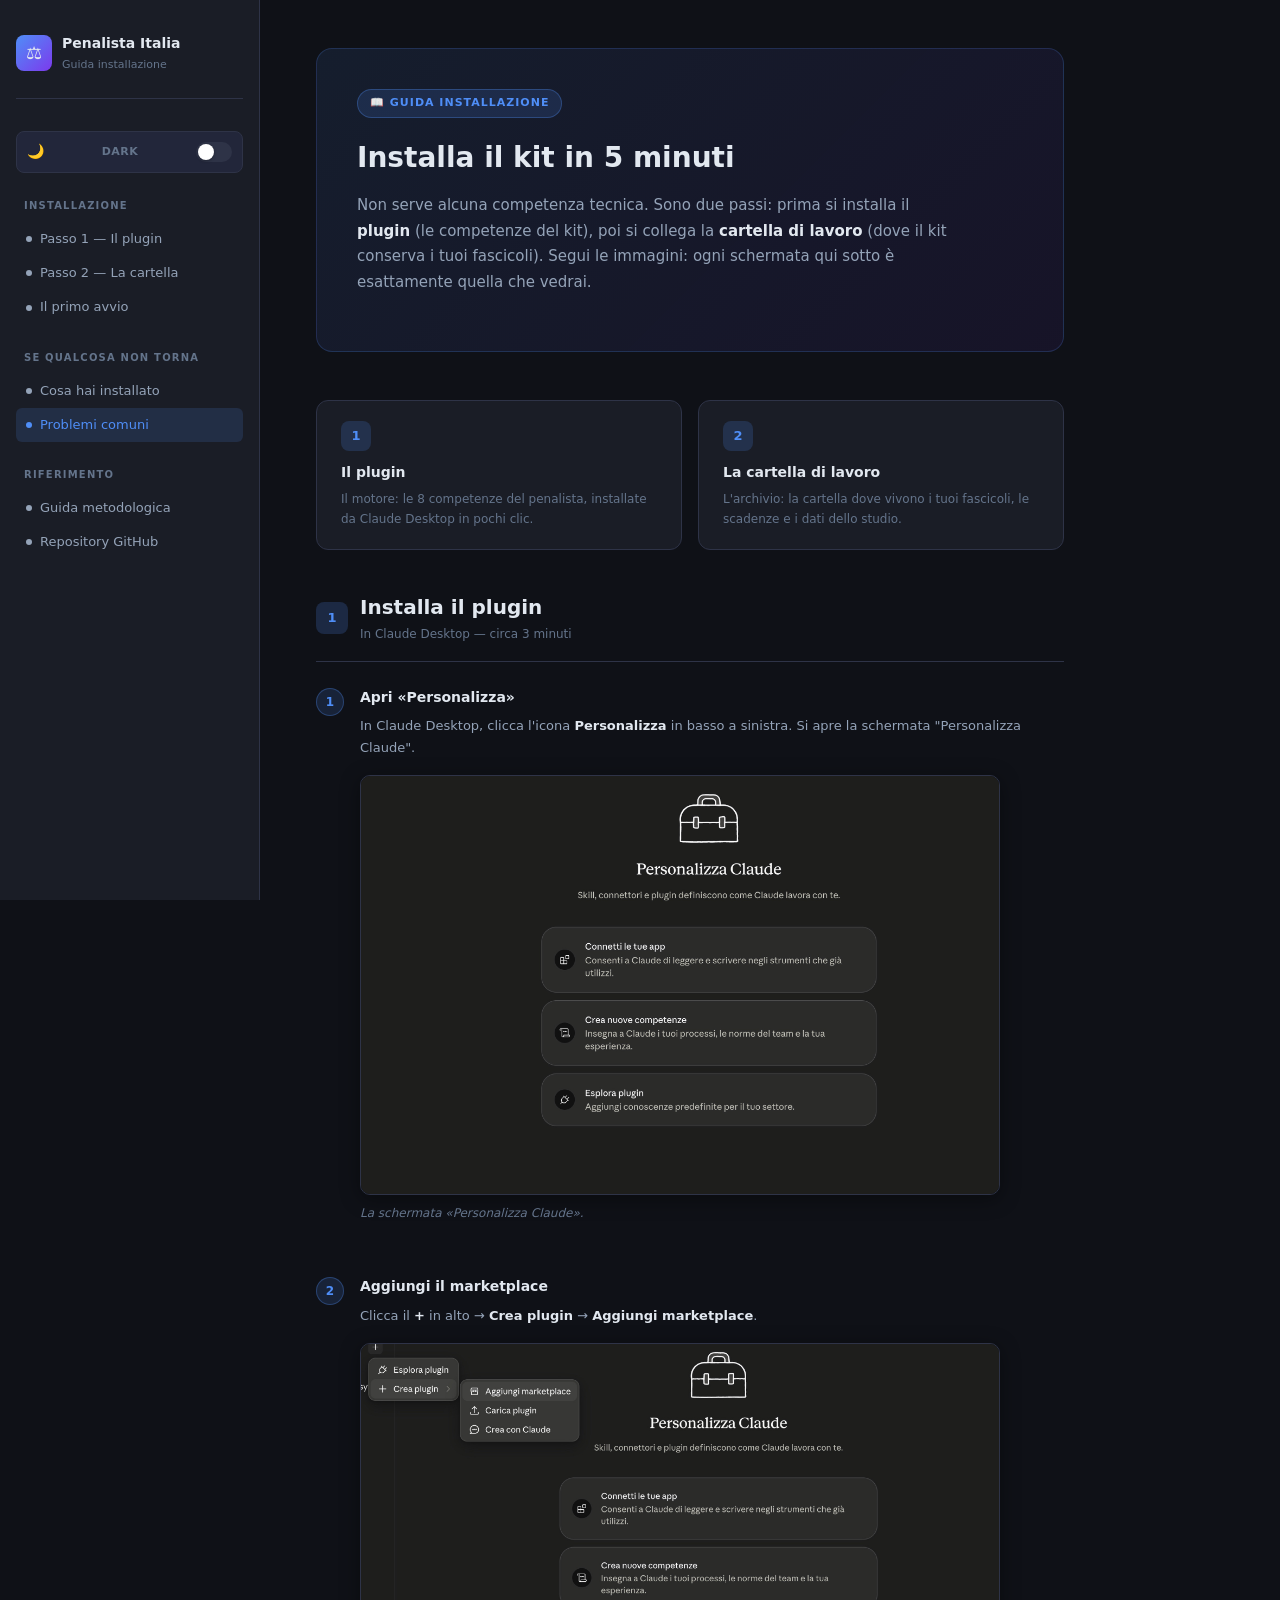
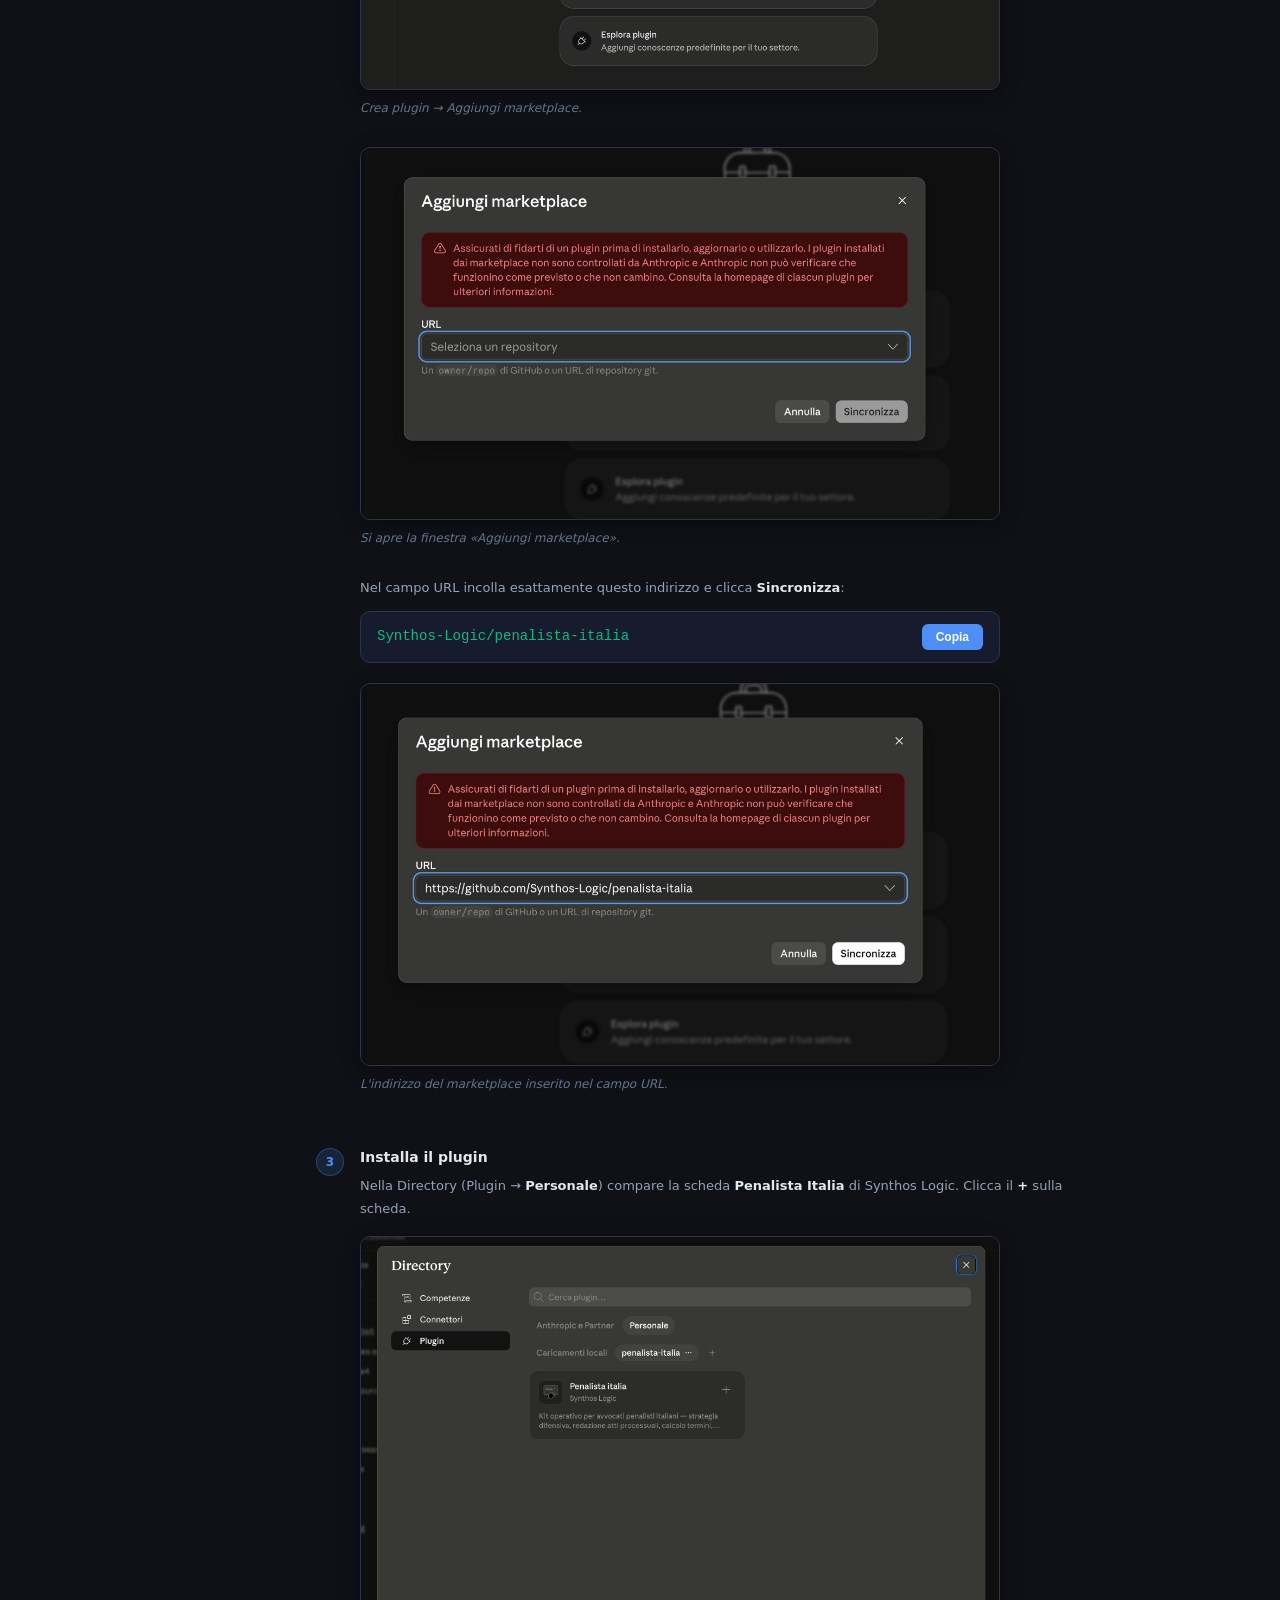
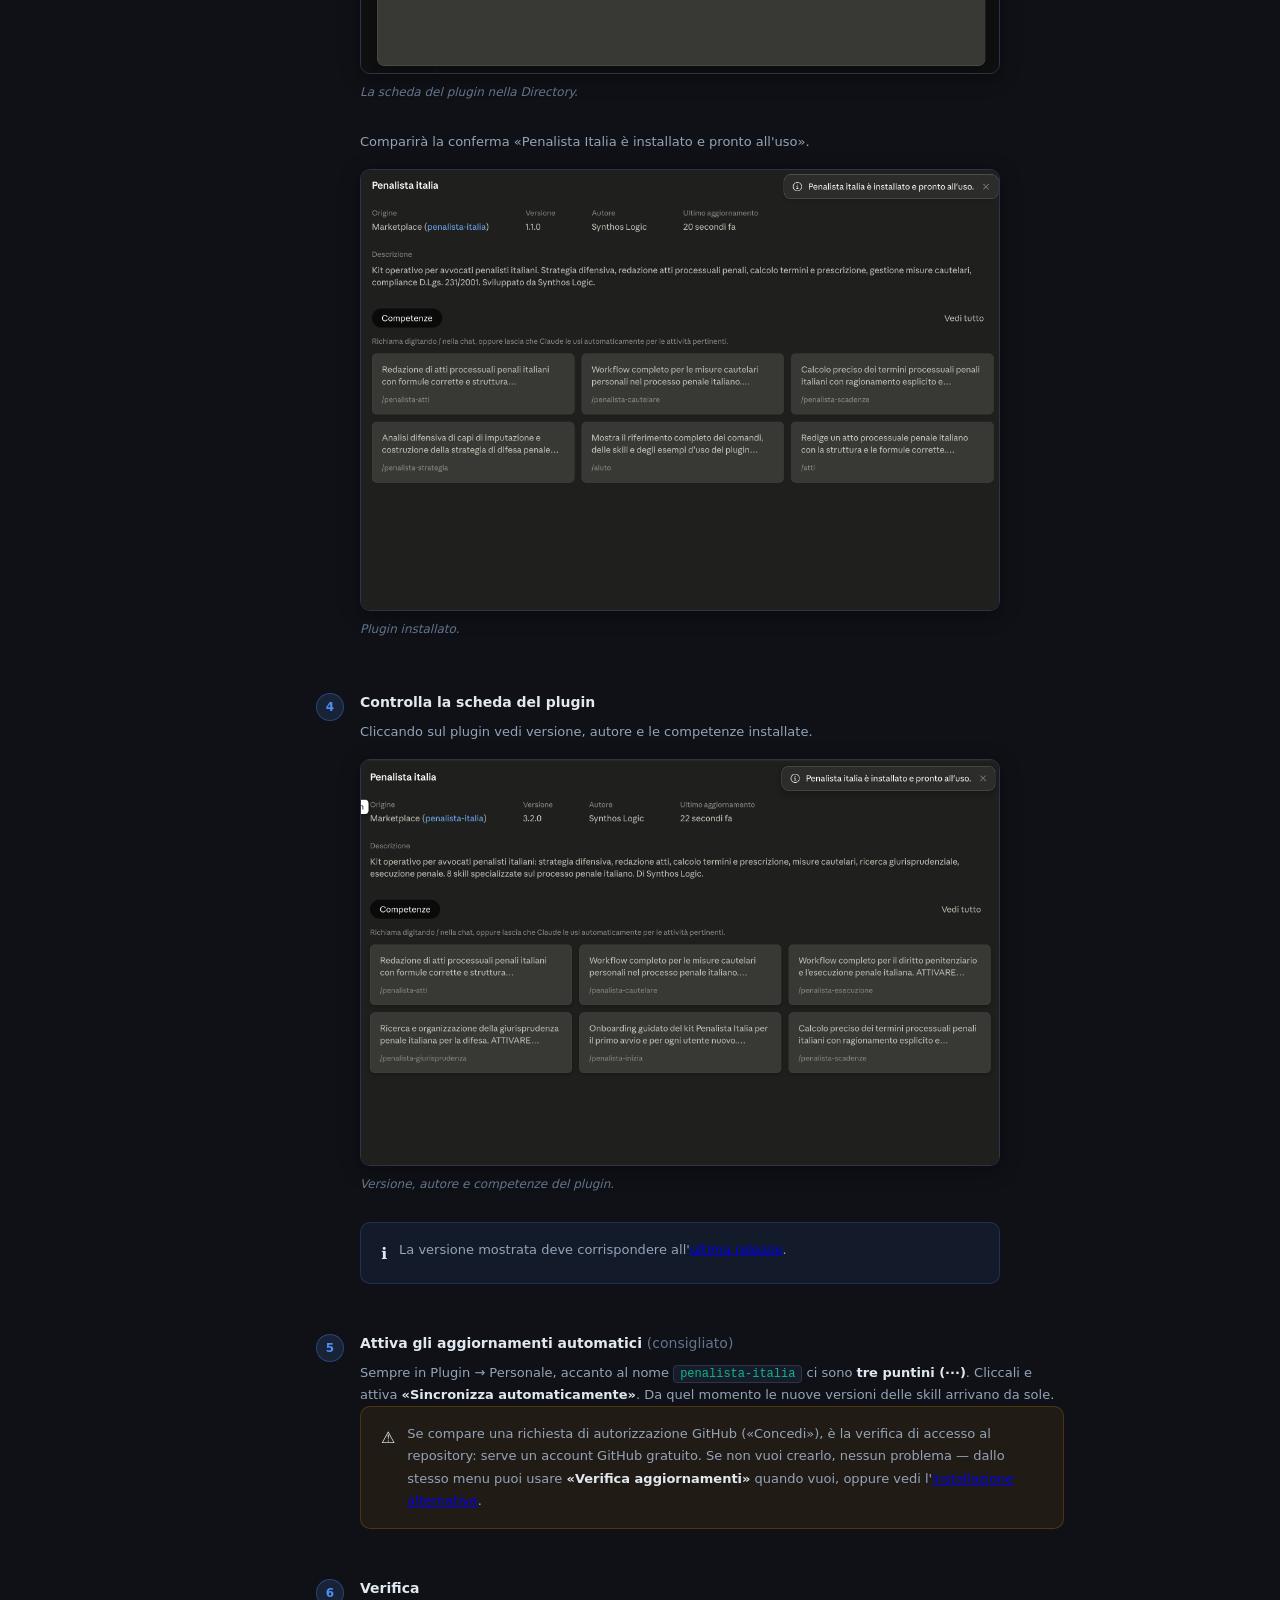
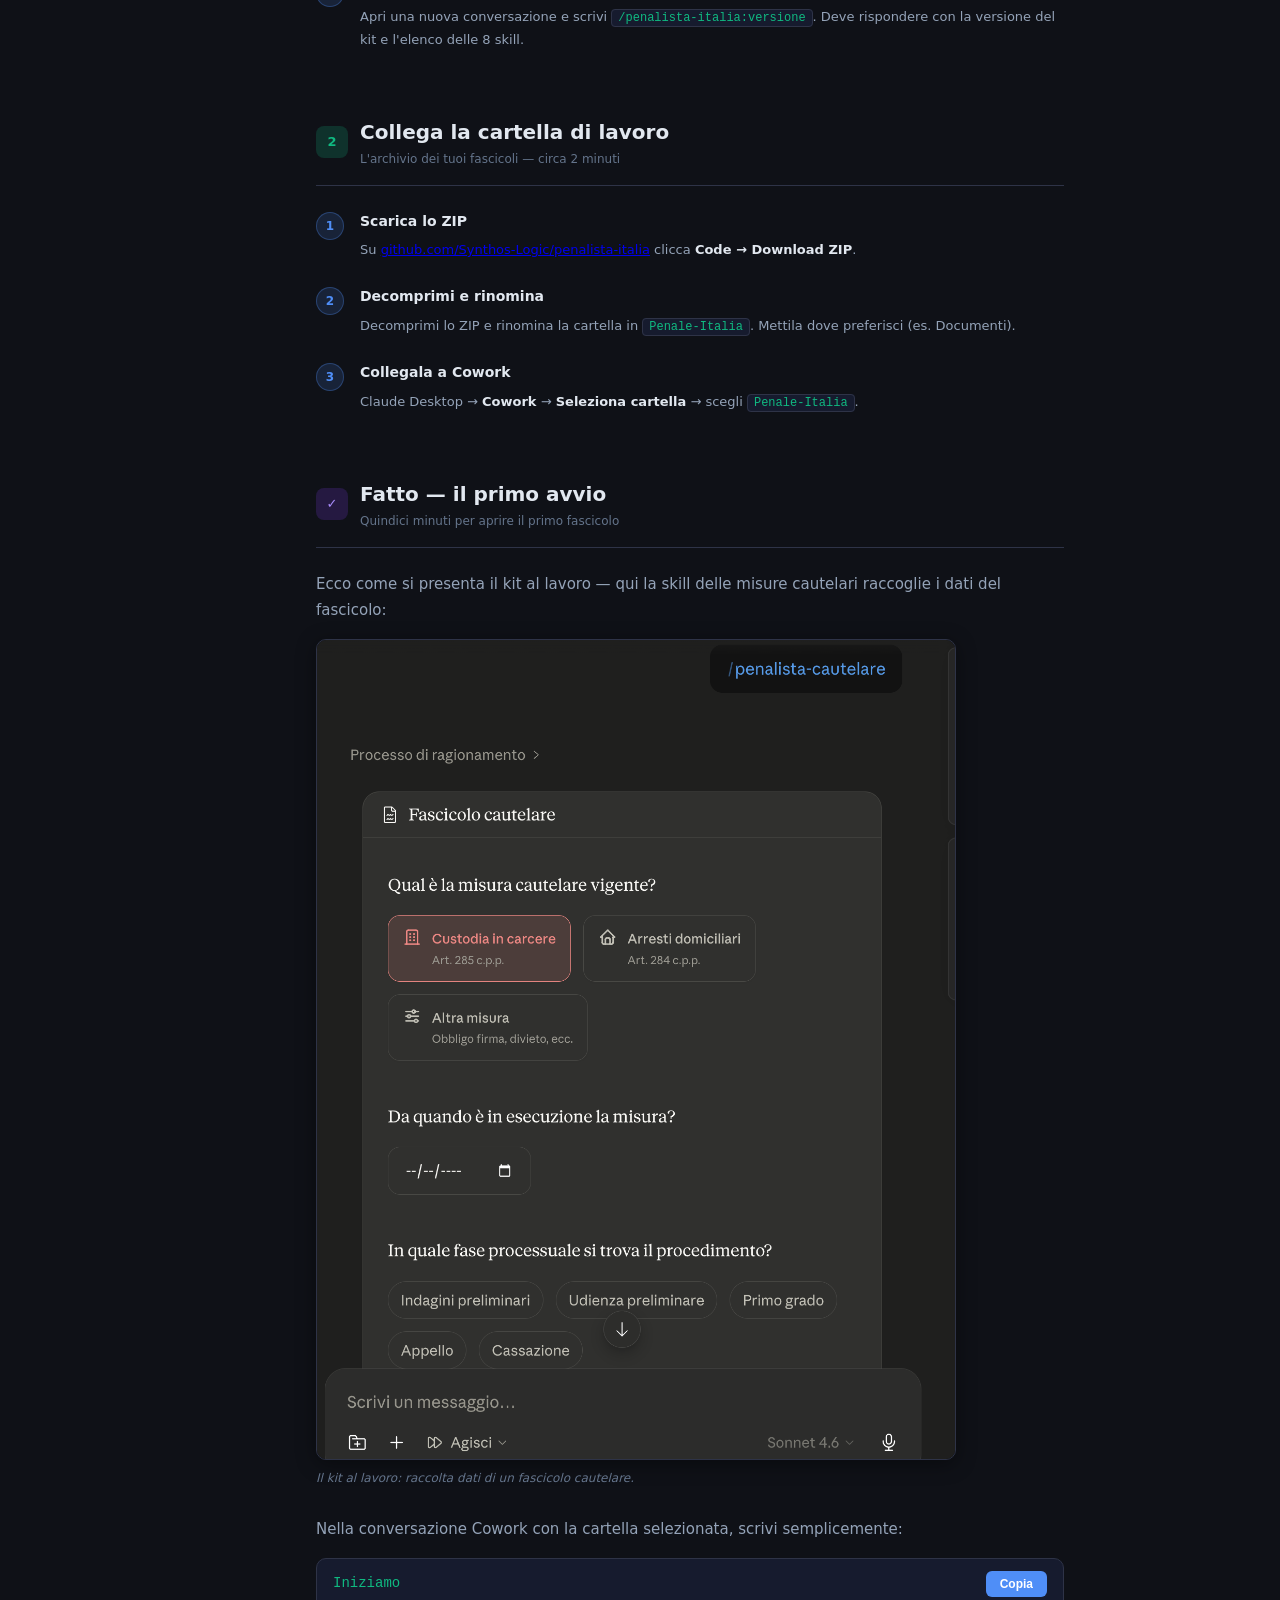
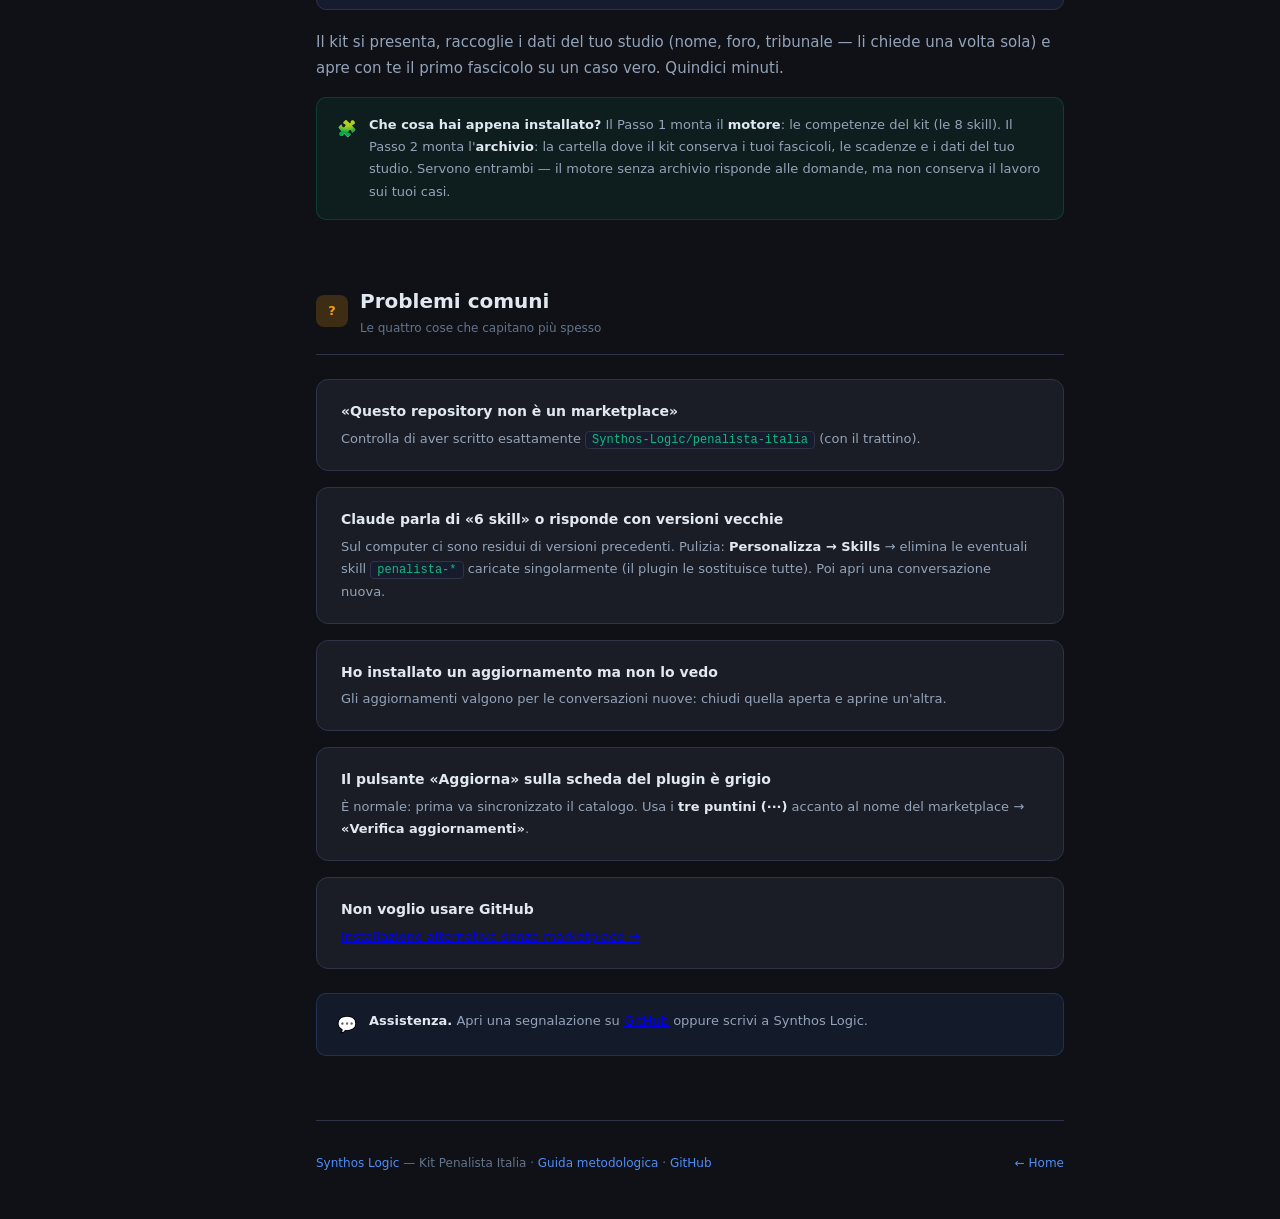
==== docs/INSTALLAZIONE.html @ 2f1053f0 "feat(docs): guida installazione come pagina HTML stilizzata Il bottone Installa apriva il file INSTA" ====
<!DOCTYPE html>
<html lang="it">
<head>
<meta charset="UTF-8">
<meta name="viewport" content="width=device-width, initial-scale=1.0">
<title>Installazione — Penalista Italia</title>
<style>
  /* ── DARK MODE (default) ── */
  :root {
    --bg: #0f1117;
    --bg2: #1a1d26;
    --bg3: #22263a;
    --border: #2e3347;
    --accent: #4f8ef7;
    --accent2: #7c3aed;
    --text: #e2e8f0;
    --text2: #94a3b8;
    --text3: #64748b;
    --green: #10b981;
    --orange: #f59e0b;
    --red: #ef4444;
    --code-bg: #161b2e;
    --shadow: rgba(0,0,0,0.4);
    --toggle-bg: #22263a;
  }

  /* ── LIGHT MODE ── */
  html[data-theme="light"] {
    --bg: #f7f8fa;
    --bg2: #ffffff;
    --bg3: #f0f2f5;
    --border: #dde1ea;
    --accent: #1d5fc0;
    --accent2: #6d28d9;
    --text: #111827;
    --text2: #374151;
    --text3: #9ca3af;
    --green: #047857;
    --orange: #b45309;
    --red: #b91c1c;
    --code-bg: #f0f2f5;
    --shadow: rgba(0,0,0,0.1);
    --toggle-bg: #e5e7eb;
  }

  * { box-sizing: border-box; margin: 0; padding: 0; }
  html { scroll-behavior: smooth; }
  body {
    background: var(--bg);
    color: var(--text);
    font-family: -apple-system, BlinkMacSystemFont, 'Segoe UI', system-ui, sans-serif;
    font-size: 15px;
    line-height: 1.7;
  }

  /* Layout */
  .layout { display: flex; min-height: 100vh; }

  /* Sidebar */
  .sidebar {
    width: 260px;
    background: var(--bg2);
    border-right: 1px solid var(--border);
    padding: 2rem 1rem;
    position: sticky;
    top: 0;
    height: 100vh;
    overflow-y: auto;
    flex-shrink: 0;
  }
  .sidebar-logo {
    display: flex; align-items: center; gap: 10px;
    margin-bottom: 2rem; padding-bottom: 1.5rem;
    border-bottom: 1px solid var(--border);
  }
  .sidebar-logo .icon {
    width: 36px; height: 36px;
    background: linear-gradient(135deg, var(--accent), var(--accent2));
    border-radius: 8px;
    display: flex; align-items: center; justify-content: center;
    font-size: 18px;
  }
  .sidebar-logo .name { font-weight: 700; font-size: 14px; color: var(--text); }
  .sidebar-logo .version { font-size: 11px; color: var(--text3); }

  /* Theme toggle */
  .theme-toggle {
    display: flex; align-items: center; justify-content: space-between;
    padding: 8px 10px; border-radius: 8px; margin-bottom: 1.5rem;
    background: var(--toggle-bg); border: 1px solid var(--border);
    cursor: pointer; user-select: none; transition: background 0.2s;
  }
  .theme-toggle:hover { border-color: var(--accent); }
  .theme-toggle-label { font-size: 11px; color: var(--text3); font-weight: 600; text-transform: uppercase; letter-spacing: 0.5px; }
  .theme-toggle-switch {
    width: 36px; height: 20px; border-radius: 10px; position: relative;
    background: var(--border); transition: background 0.2s;
  }
  html[data-theme="light"] .theme-toggle-switch { background: var(--accent); }
  .theme-toggle-switch::after {
    content: ''; position: absolute; top: 2px; left: 2px;
    width: 16px; height: 16px; border-radius: 50%;
    background: #fff; transition: transform 0.2s;
    box-shadow: 0 1px 3px rgba(0,0,0,0.3);
  }
  html[data-theme="light"] .theme-toggle-switch::after { transform: translateX(16px); }
  .theme-icon { font-size: 14px; }

  .nav-section { margin-bottom: 1.5rem; }
  .nav-label {
    font-size: 10px; font-weight: 700; text-transform: uppercase;
    letter-spacing: 1.2px; color: var(--text3);
    margin-bottom: 0.5rem; padding-left: 0.5rem;
  }
  .nav-item {
    display: flex; align-items: center; gap: 8px;
    padding: 6px 10px; border-radius: 6px;
    color: var(--text2); text-decoration: none;
    font-size: 13px; transition: all 0.15s;
    cursor: pointer;
  }
  .nav-item:hover { background: var(--bg3); color: var(--text); }
  .nav-item.active { background: rgba(79, 142, 247, 0.15); color: var(--accent); }
  .nav-item .dot {
    width: 6px; height: 6px; border-radius: 50%;
    background: currentColor; flex-shrink: 0;
  }

  /* Main content */
  .main { flex: 1; max-width: 860px; padding: 3rem 3.5rem; }

  /* Hero */
  .hero {
    background: linear-gradient(135deg, rgba(79,142,247,0.1), rgba(124,58,237,0.08));
    border: 1px solid rgba(79,142,247,0.2);
    border-radius: 16px;
    padding: 2.5rem;
    margin-bottom: 3rem;
  }
  .hero-badge {
    display: inline-flex; align-items: center; gap: 6px;
    background: rgba(79,142,247,0.15); border: 1px solid rgba(79,142,247,0.3);
    color: var(--accent); padding: 4px 12px; border-radius: 20px;
    font-size: 11px; font-weight: 600; text-transform: uppercase; letter-spacing: 1px;
    margin-bottom: 1rem;
  }
  .hero h1 { font-size: 28px; font-weight: 800; margin-bottom: 0.75rem; }
  .hero p { color: var(--text2); font-size: 15px; max-width: 600px; }

  /* Sections */
  section { margin-bottom: 4rem; }
  .section-header {
    display: flex; align-items: center; gap: 12px;
    margin-bottom: 1.5rem; padding-bottom: 1rem;
    border-bottom: 1px solid var(--border);
  }
  .section-num {
    width: 32px; height: 32px; border-radius: 8px; flex-shrink: 0;
    display: flex; align-items: center; justify-content: center;
    font-size: 13px; font-weight: 700;
  }
  .section-num.blue { background: rgba(79,142,247,0.2); color: var(--accent); }
  .section-num.purple { background: rgba(124,58,237,0.2); color: #a78bfa; }
  .section-num.green { background: rgba(16,185,129,0.2); color: var(--green); }
  .section-num.orange { background: rgba(245,158,11,0.2); color: var(--orange); }
  .section-num.red { background: rgba(239,68,68,0.2); color: var(--red); }
  .section-title { font-size: 20px; font-weight: 700; }
  .section-sub { font-size: 12px; color: var(--text3); }

  h2 { font-size: 20px; font-weight: 700; margin: 2.5rem 0 1rem; }
  h3 { font-size: 15px; font-weight: 700; color: var(--text); margin: 1.5rem 0 0.5rem; }
  p { color: var(--text2); margin-bottom: 1rem; }
  strong { color: var(--text); font-weight: 600; }

  /* Cards */
  .card {
    background: var(--bg2);
    border: 1px solid var(--border);
    border-radius: 12px;
    padding: 1.25rem 1.5rem;
    margin-bottom: 1rem;
  }
  .card-grid { display: grid; grid-template-columns: 1fr 1fr; gap: 1rem; margin-bottom: 1.5rem; }
  .card-icon { font-size: 22px; margin-bottom: 0.75rem; }
  .card-title { font-size: 14px; font-weight: 700; margin-bottom: 0.25rem; }
  .card-desc { font-size: 12px; color: var(--text3); }

  /* Folder tree */
  .folder-tree {
    background: var(--code-bg);
    border: 1px solid var(--border);
    border-radius: 10px;
    padding: 1.5rem;
    font-family: 'Monaco', 'Menlo', 'Courier New', monospace;
    font-size: 13px;
    line-height: 1.8;
    margin-bottom: 1.5rem;
    overflow-x: auto;
  }
  .folder-tree .folder { color: #93c5fd; }
  .folder-tree .file { color: var(--text2); }
  .folder-tree .comment { color: var(--text3); font-style: italic; }
  .folder-tree .highlight { color: var(--green); }

  /* Steps */
  .steps { counter-reset: step; }
  .step {
    display: flex; gap: 1rem; margin-bottom: 1.5rem;
    counter-increment: step;
  }
  .step-num {
    width: 28px; height: 28px; border-radius: 50%; flex-shrink: 0;
    background: rgba(79,142,247,0.15); border: 1px solid rgba(79,142,247,0.3);
    color: var(--accent); font-size: 12px; font-weight: 700;
    display: flex; align-items: center; justify-content: center;
    margin-top: 2px;
  }
  .step-content h4 { font-size: 14px; font-weight: 700; margin-bottom: 0.35rem; }
  .step-content p { font-size: 13px; color: var(--text2); margin: 0; }

  /* Source cards */
  .source-card {
    background: var(--bg2);
    border: 1px solid var(--border);
    border-radius: 12px;
    padding: 1.25rem 1.5rem;
    margin-bottom: 0.75rem;
    display: flex; align-items: flex-start; gap: 1rem;
  }
  .source-badge {
    padding: 3px 10px; border-radius: 20px;
    font-size: 10px; font-weight: 700; text-transform: uppercase;
    letter-spacing: 0.5px; white-space: nowrap; flex-shrink: 0;
  }
  .source-badge.free { background: rgba(16,185,129,0.15); color: var(--green); border: 1px solid rgba(16,185,129,0.3); }
  .source-badge.official { background: rgba(79,142,247,0.15); color: var(--accent); border: 1px solid rgba(79,142,247,0.3); }
  .source-badge.commercial { background: rgba(245,158,11,0.15); color: var(--orange); border: 1px solid rgba(245,158,11,0.3); }
  .source-info { flex: 1; }
  .source-name { font-size: 14px; font-weight: 700; margin-bottom: 0.25rem; }
  .source-desc { font-size: 12px; color: var(--text3); margin-bottom: 0.5rem; }
  .source-url { font-size: 11px; color: var(--accent); text-decoration: none; }
  .source-url:hover { text-decoration: underline; }
  .source-files { margin-top: 0.5rem; display: flex; flex-wrap: wrap; gap: 0.4rem; }
  .source-file-tag {
    background: var(--bg3); border: 1px solid var(--border);
    color: var(--text2); font-size: 10px; padding: 2px 8px; border-radius: 4px;
    font-family: monospace;
  }

  /* Wiki link badge */
  .wikilink {
    display: inline-flex; align-items: center; gap: 4px;
    background: var(--bg3); border: 1px solid var(--border);
    color: var(--accent); font-size: 12px; padding: 2px 10px; border-radius: 4px;
    font-family: monospace; text-decoration: none;
  }

  /* Mini-project card */
  .mini-project {
    background: var(--bg2);
    border: 1px solid var(--border);
    border-radius: 12px;
    padding: 1.5rem;
    margin-bottom: 1rem;
  }
  .mini-project-header {
    display: flex; align-items: center; gap: 10px;
    margin-bottom: 1rem; padding-bottom: 1rem;
    border-bottom: 1px solid var(--border);
  }
  .mini-project-icon { font-size: 20px; }
  .mini-project-name { font-size: 15px; font-weight: 700; }
  .mini-project-desc { font-size: 12px; color: var(--text3); }
  .mini-project-commands { display: flex; flex-wrap: wrap; gap: 0.4rem; }
  .cmd {
    background: var(--code-bg); border: 1px solid var(--border);
    color: var(--green); font-family: monospace; font-size: 12px;
    padding: 3px 10px; border-radius: 5px;
  }

  /* Alert */
  .alert {
    border-radius: 10px; padding: 1rem 1.25rem;
    margin-bottom: 1.5rem; display: flex; gap: 0.75rem; align-items: flex-start;
  }
  .alert.blue { background: rgba(79,142,247,0.08); border: 1px solid rgba(79,142,247,0.2); }
  .alert.orange { background: rgba(245,158,11,0.08); border: 1px solid rgba(245,158,11,0.2); }
  .alert.green { background: rgba(16,185,129,0.08); border: 1px solid rgba(16,185,129,0.2); }
  .alert-icon { font-size: 16px; flex-shrink: 0; margin-top: 1px; }
  .alert p { margin: 0; font-size: 13px; color: var(--text2); }
  .alert strong { color: var(--text); }

  /* Code inline */
  code {
    background: var(--code-bg); border: 1px solid var(--border);
    color: var(--green); font-family: monospace; font-size: 12px;
    padding: 1px 6px; border-radius: 4px;
  }

  /* Table */
  table { width: 100%; border-collapse: collapse; margin-bottom: 1.5rem; font-size: 13px; }
  th { text-align: left; padding: 10px 14px; background: var(--bg3); color: var(--text2); font-size: 11px; text-transform: uppercase; letter-spacing: 0.5px; border-bottom: 1px solid var(--border); }
  td { padding: 10px 14px; border-bottom: 1px solid var(--border); color: var(--text2); }
  tr:last-child td { border-bottom: none; }
  td:first-child { color: var(--text); font-weight: 500; }

  /* Divider */
  hr { border: none; border-top: 1px solid var(--border); margin: 2rem 0; }

  /* Footer */
  .footer {
    margin-top: 4rem; padding-top: 2rem;
    border-top: 1px solid var(--border);
    color: var(--text3); font-size: 12px;
    display: flex; align-items: center; justify-content: space-between;
  }
  .footer a { color: var(--accent); text-decoration: none; }

  /* ── Workflow tabs ── */
  .wf-tabs { display: flex; gap: 0.5rem; margin-bottom: 1.5rem; }
  .wf-tab {
    padding: 8px 18px; border-radius: 8px; font-size: 13px; font-weight: 600;
    cursor: pointer; border: 1px solid var(--border); background: var(--bg2);
    color: var(--text2); transition: all 0.15s;
  }
  .wf-tab.active { background: var(--accent); color: #fff; border-color: var(--accent); }
  .wf-tab:hover:not(.active) { border-color: var(--accent); color: var(--text); }
  .wf-panel { display: none; }
  .wf-panel.active { display: block; }

  /* ── Mermaid wrapper ── */
  .mermaid-wrap {
    background: var(--bg2); border: 1px solid var(--border);
    border-radius: 12px; padding: 1.5rem; overflow-x: auto;
    text-align: center; margin-bottom: 1rem;
  }
  .mermaid { display: inline-block; }

  /* ── Visual Timeline ── */
  .timeline { position: relative; padding: 0.5rem 0; }
  .timeline::before {
    content: ''; position: absolute; left: 28px; top: 0; bottom: 0;
    width: 2px; background: linear-gradient(to bottom, var(--accent), var(--accent2));
    border-radius: 2px;
  }
  .tl-item { display: flex; gap: 1rem; margin-bottom: 1.25rem; align-items: flex-start; }
  .tl-dot {
    width: 58px; height: 58px; border-radius: 12px; flex-shrink: 0;
    display: flex; flex-direction: column; align-items: center; justify-content: center;
    font-size: 18px; border: 2px solid var(--border); background: var(--bg2);
    position: relative; z-index: 1;
  }
  .tl-dot .tl-day { font-size: 9px; font-weight: 700; text-transform: uppercase; letter-spacing: 0.5px; margin-top: 2px; }
  .tl-dot.blue { border-color: var(--accent); background: rgba(79,142,247,0.12); }
  .tl-dot.blue .tl-day { color: var(--accent); }
  .tl-dot.green { border-color: var(--green); background: rgba(16,185,129,0.12); }
  .tl-dot.green .tl-day { color: var(--green); }
  .tl-dot.orange { border-color: var(--orange); background: rgba(245,158,11,0.12); }
  .tl-dot.orange .tl-day { color: var(--orange); }
  .tl-dot.purple { border-color: #a78bfa; background: rgba(167,139,250,0.12); }
  .tl-dot.purple .tl-day { color: #a78bfa; }
  .tl-dot.red { border-color: var(--red); background: rgba(239,68,68,0.12); }
  .tl-dot.red .tl-day { color: var(--red); }

  .tl-card {
    flex: 1; background: var(--bg2); border: 1px solid var(--border);
    border-radius: 10px; padding: 0.9rem 1.1rem; margin-top: 4px;
  }
  .tl-header { display: flex; align-items: center; justify-content: space-between; margin-bottom: 0.4rem; flex-wrap: wrap; gap: 0.4rem; }
  .tl-title { font-size: 13px; font-weight: 700; color: var(--text); }
  .tl-cmds { display: flex; flex-wrap: wrap; gap: 0.3rem; }
  .tl-cmd {
    font-family: monospace; font-size: 11px; padding: 2px 8px; border-radius: 4px;
    background: var(--code-bg); border: 1px solid var(--border); color: var(--green);
  }
  .tl-text { font-size: 12px; color: var(--text2); line-height: 1.5; }
  .tl-output {
    margin-top: 0.5rem; padding: 6px 10px; border-radius: 6px;
    background: var(--bg3); font-size: 11px; color: var(--text3);
    border-left: 3px solid var(--accent);
  }
  .tl-gap {
    display: flex; align-items: center; gap: 0.75rem;
    margin: 0.5rem 0 1rem 70px; color: var(--text3); font-size: 12px;
  }
  .tl-gap::before { content: ''; flex: 1; border-top: 1px dashed var(--border); }
  .tl-gap::after { content: ''; flex: 1; border-top: 1px dashed var(--border); }

  @media (max-width: 768px) {
    .sidebar { display: none; }
    .main { padding: 2rem 1.5rem; }
    .card-grid { grid-template-columns: 1fr; }
  }

  /* ── Screenshot figure (install guide) ── */
  figure.shot { margin: 1rem 0 1.75rem; }
  figure.shot img {
    width: 100%; max-width: 640px; display: block;
    border: 1px solid var(--border); border-radius: 10px;
    box-shadow: 0 4px 20px var(--shadow);
  }
  figure.shot figcaption {
    font-size: 12px; color: var(--text3); margin-top: 0.5rem; font-style: italic;
  }
  /* ── Two-step pill row at top ── */
  .twostep { display: grid; grid-template-columns: 1fr 1fr; gap: 1rem; margin-bottom: 2.5rem; }
  .twostep .ts {
    background: var(--bg2); border: 1px solid var(--border); border-radius: 12px;
    padding: 1.25rem 1.5rem; position: relative;
  }
  .twostep .ts .ts-num {
    width: 30px; height: 30px; border-radius: 8px; font-weight: 700; font-size: 13px;
    display: flex; align-items: center; justify-content: center; margin-bottom: 0.6rem;
    background: rgba(79,142,247,0.18); color: var(--accent);
  }
  .twostep .ts h4 { font-size: 14px; margin-bottom: 0.25rem; color: var(--text); }
  .twostep .ts p { font-size: 12px; color: var(--text3); margin: 0; }
  .copybox {
    display:flex; align-items:center; justify-content:space-between; gap:1rem;
    background: var(--code-bg); border: 1px solid var(--border); border-radius: 10px;
    padding: 0.75rem 1rem; margin: 0.75rem 0 1.25rem;
  }
  .copybox code { background:none; border:none; color: var(--green); font-size: 14px; padding:0; }
  .copybtn {
    background: var(--accent); color:#fff; border:none; border-radius: 6px;
    padding: 6px 14px; font-size: 12px; font-weight:600; cursor:pointer; white-space:nowrap;
  }
  .copybtn:hover { opacity: 0.9; }
  @media (max-width: 768px) { .twostep { grid-template-columns: 1fr; } }

</style>
</head>
<body>

<div class="layout">

  <!-- Sidebar Navigation -->
  <nav class="sidebar">
    <div class="sidebar-logo">
      <div class="icon">⚖️</div>
      <div>
        <div class="name">Penalista Italia</div>
        <div class="version">Guida installazione</div>
      </div>
    </div>

    <div class="theme-toggle" onclick="toggleTheme()" title="Cambia tema">
      <span class="theme-icon" id="theme-icon">🌙</span>
      <span class="theme-toggle-label" id="theme-label">Dark</span>
      <div class="theme-toggle-switch"></div>
    </div>

    <div class="nav-section">
      <div class="nav-label">Installazione</div>
      <a class="nav-item" href="#passo1"><span class="dot"></span>Passo 1 — Il plugin</a>
      <a class="nav-item" href="#passo2"><span class="dot"></span>Passo 2 — La cartella</a>
      <a class="nav-item" href="#avvio"><span class="dot"></span>Il primo avvio</a>
    </div>

    <div class="nav-section">
      <div class="nav-label">Se qualcosa non torna</div>
      <a class="nav-item" href="#cosa"><span class="dot"></span>Cosa hai installato</a>
      <a class="nav-item" href="#problemi"><span class="dot"></span>Problemi comuni</a>
    </div>

    <div class="nav-section">
      <div class="nav-label">Riferimento</div>
      <a class="nav-item" href="METODOLOGIA.html"><span class="dot"></span>Guida metodologica</a>
      <a class="nav-item" href="https://github.com/Synthos-Logic/penalista-italia"><span class="dot"></span>Repository GitHub</a>
    </div>
  </nav>

  <!-- Main Content -->
  <main class="main">

    <!-- Hero -->
    <div class="hero">
      <div class="hero-badge">📖 Guida installazione</div>
      <h1>Installa il kit in 5 minuti</h1>
      <p>Non serve alcuna competenza tecnica. Sono due passi: prima si installa il <strong>plugin</strong> (le competenze del kit), poi si collega la <strong>cartella di lavoro</strong> (dove il kit conserva i tuoi fascicoli). Segui le immagini: ogni schermata qui sotto è esattamente quella che vedrai.</p>
    </div>

    <!-- Two-step overview -->
    <div class="twostep">
      <div class="ts">
        <div class="ts-num">1</div>
        <h4>Il plugin</h4>
        <p>Il motore: le 8 competenze del penalista, installate da Claude Desktop in pochi clic.</p>
      </div>
      <div class="ts">
        <div class="ts-num">2</div>
        <h4>La cartella di lavoro</h4>
        <p>L'archivio: la cartella dove vivono i tuoi fascicoli, le scadenze e i dati dello studio.</p>
      </div>
    </div>

    <!-- PASSO 1 -->
    <section id="passo1">
      <div class="section-header">
        <div class="section-num blue">1</div>
        <div>
          <div class="section-title">Installa il plugin</div>
          <div class="section-sub">In Claude Desktop — circa 3 minuti</div>
        </div>
      </div>

      <div class="steps">

        <div class="step">
          <div class="step-num">1</div>
          <div class="step-content">
            <h4>Apri «Personalizza»</h4>
            <p>In Claude Desktop, clicca l'icona <strong>Personalizza</strong> in basso a sinistra. Si apre la schermata "Personalizza Claude".</p>
            <figure class="shot">
              <img src="images/installazione/01-personalizza.png" alt="Schermata Personalizza Claude" loading="lazy">
              <figcaption>La schermata «Personalizza Claude».</figcaption>
            </figure>
          </div>
        </div>

        <div class="step">
          <div class="step-num">2</div>
          <div class="step-content">
            <h4>Aggiungi il marketplace</h4>
            <p>Clicca il <strong>+</strong> in alto → <strong>Crea plugin</strong> → <strong>Aggiungi marketplace</strong>.</p>
            <figure class="shot">
              <img src="images/installazione/02-crea-plugin.png" alt="Crea plugin, Aggiungi marketplace" loading="lazy">
              <figcaption>Crea plugin → Aggiungi marketplace.</figcaption>
            </figure>
            <figure class="shot">
              <img src="images/installazione/03-aggiungi-marketplace-vuoto.png" alt="Finestra Aggiungi marketplace vuota" loading="lazy">
              <figcaption>Si apre la finestra «Aggiungi marketplace».</figcaption>
            </figure>
            <p>Nel campo URL incolla esattamente questo indirizzo e clicca <strong>Sincronizza</strong>:</p>
            <div class="copybox">
              <code id="mk-url">Synthos-Logic/penalista-italia</code>
              <button class="copybtn" onclick="copyMk()">Copia</button>
            </div>
            <figure class="shot">
              <img src="images/installazione/04-aggiungi-marketplace-url.png" alt="URL del marketplace inserito" loading="lazy">
              <figcaption>L'indirizzo del marketplace inserito nel campo URL.</figcaption>
            </figure>
          </div>
        </div>

        <div class="step">
          <div class="step-num">3</div>
          <div class="step-content">
            <h4>Installa il plugin</h4>
            <p>Nella Directory (Plugin → <strong>Personale</strong>) compare la scheda <strong>Penalista Italia</strong> di Synthos Logic. Clicca il <strong>+</strong> sulla scheda.</p>
            <figure class="shot">
              <img src="images/installazione/05-directory-plugin.png" alt="Scheda del plugin nella directory" loading="lazy">
              <figcaption>La scheda del plugin nella Directory.</figcaption>
            </figure>
            <p>Comparirà la conferma «Penalista Italia è installato e pronto all'uso».</p>
            <figure class="shot">
              <img src="images/installazione/06-installato.png" alt="Conferma plugin installato" loading="lazy">
              <figcaption>Plugin installato.</figcaption>
            </figure>
          </div>
        </div>

        <div class="step">
          <div class="step-num">4</div>
          <div class="step-content">
            <h4>Controlla la scheda del plugin</h4>
            <p>Cliccando sul plugin vedi versione, autore e le competenze installate.</p>
            <figure class="shot">
              <img src="images/installazione/07-dettaglio-installato.png" alt="Dettaglio del plugin installato" loading="lazy">
              <figcaption>Versione, autore e competenze del plugin.</figcaption>
            </figure>
            <div class="alert blue">
              <span class="alert-icon">ℹ️</span>
              <p>La versione mostrata deve corrispondere all'<a href="https://github.com/Synthos-Logic/penalista-italia/releases">ultima release</a>.</p>
            </div>
          </div>
        </div>

        <div class="step">
          <div class="step-num">5</div>
          <div class="step-content">
            <h4>Attiva gli aggiornamenti automatici <span style="color:var(--text3);font-weight:400">(consigliato)</span></h4>
            <p>Sempre in Plugin → Personale, accanto al nome <code>penalista-italia</code> ci sono <strong>tre puntini (···)</strong>. Cliccali e attiva <strong>«Sincronizza automaticamente»</strong>. Da quel momento le nuove versioni delle skill arrivano da sole.</p>
            <div class="alert orange">
              <span class="alert-icon">⚠️</span>
              <p>Se compare una richiesta di autorizzazione GitHub («Concedi»), è la verifica di accesso al repository: serve un account GitHub gratuito. Se non vuoi crearlo, nessun problema — dallo stesso menu puoi usare <strong>«Verifica aggiornamenti»</strong> quando vuoi, oppure vedi l'<a href="https://github.com/Synthos-Logic/penalista-italia/blob/main/documentazione/INSTALLAZIONE_ALTERNATIVA.md">installazione alternativa</a>.</p>
            </div>
          </div>
        </div>

        <div class="step">
          <div class="step-num">6</div>
          <div class="step-content">
            <h4>Verifica</h4>
            <p>Apri una nuova conversazione e scrivi <code>/penalista-italia:versione</code>. Deve rispondere con la versione del kit e l'elenco delle 8 skill.</p>
          </div>
        </div>

      </div>
    </section>

    <!-- PASSO 2 -->
    <section id="passo2">
      <div class="section-header">
        <div class="section-num green">2</div>
        <div>
          <div class="section-title">Collega la cartella di lavoro</div>
          <div class="section-sub">L'archivio dei tuoi fascicoli — circa 2 minuti</div>
        </div>
      </div>

      <div class="steps">

        <div class="step">
          <div class="step-num">1</div>
          <div class="step-content">
            <h4>Scarica lo ZIP</h4>
            <p>Su <a href="https://github.com/Synthos-Logic/penalista-italia">github.com/Synthos-Logic/penalista-italia</a> clicca <strong>Code → Download ZIP</strong>.</p>
          </div>
        </div>

        <div class="step">
          <div class="step-num">2</div>
          <div class="step-content">
            <h4>Decomprimi e rinomina</h4>
            <p>Decomprimi lo ZIP e rinomina la cartella in <code>Penale-Italia</code>. Mettila dove preferisci (es. Documenti).</p>
          </div>
        </div>

        <div class="step">
          <div class="step-num">3</div>
          <div class="step-content">
            <h4>Collegala a Cowork</h4>
            <p>Claude Desktop → <strong>Cowork</strong> → <strong>Seleziona cartella</strong> → scegli <code>Penale-Italia</code>.</p>
          </div>
        </div>

      </div>
    </section>

    <!-- PRIMO AVVIO -->
    <section id="avvio">
      <div class="section-header">
        <div class="section-num purple">✓</div>
        <div>
          <div class="section-title">Fatto — il primo avvio</div>
          <div class="section-sub">Quindici minuti per aprire il primo fascicolo</div>
        </div>
      </div>

      <p>Ecco come si presenta il kit al lavoro — qui la skill delle misure cautelari raccoglie i dati del fascicolo:</p>
      <figure class="shot">
        <img src="images/esempio-cautelare.png" alt="Il kit al lavoro su un fascicolo cautelare" loading="lazy">
        <figcaption>Il kit al lavoro: raccolta dati di un fascicolo cautelare.</figcaption>
      </figure>

      <p>Nella conversazione Cowork con la cartella selezionata, scrivi semplicemente:</p>
      <div class="copybox">
        <code>Iniziamo</code>
        <button class="copybtn" onclick="navigator.clipboard.writeText('Iniziamo')">Copia</button>
      </div>
      <p>Il kit si presenta, raccoglie i dati del tuo studio (nome, foro, tribunale — li chiede una volta sola) e apre con te il primo fascicolo su un caso vero. Quindici minuti.</p>

      <div class="alert green" id="cosa">
        <span class="alert-icon">🧩</span>
        <p><strong>Che cosa hai appena installato?</strong> Il Passo 1 monta il <strong>motore</strong>: le competenze del kit (le 8 skill). Il Passo 2 monta l'<strong>archivio</strong>: la cartella dove il kit conserva i tuoi fascicoli, le scadenze e i dati del tuo studio. Servono entrambi — il motore senza archivio risponde alle domande, ma non conserva il lavoro sui tuoi casi.</p>
      </div>
    </section>

    <!-- PROBLEMI COMUNI -->
    <section id="problemi">
      <div class="section-header">
        <div class="section-num orange">?</div>
        <div>
          <div class="section-title">Problemi comuni</div>
          <div class="section-sub">Le quattro cose che capitano più spesso</div>
        </div>
      </div>

      <div class="card">
        <div class="card-title">«Questo repository non è un marketplace»</div>
        <p style="margin:0;font-size:13px">Controlla di aver scritto esattamente <code>Synthos-Logic/penalista-italia</code> (con il trattino).</p>
      </div>

      <div class="card">
        <div class="card-title">Claude parla di «6 skill» o risponde con versioni vecchie</div>
        <p style="margin:0;font-size:13px">Sul computer ci sono residui di versioni precedenti. Pulizia: <strong>Personalizza → Skills</strong> → elimina le eventuali skill <code>penalista-*</code> caricate singolarmente (il plugin le sostituisce tutte). Poi apri una conversazione nuova.</p>
      </div>

      <div class="card">
        <div class="card-title">Ho installato un aggiornamento ma non lo vedo</div>
        <p style="margin:0;font-size:13px">Gli aggiornamenti valgono per le conversazioni nuove: chiudi quella aperta e aprine un'altra.</p>
      </div>

      <div class="card">
        <div class="card-title">Il pulsante «Aggiorna» sulla scheda del plugin è grigio</div>
        <p style="margin:0;font-size:13px">È normale: prima va sincronizzato il catalogo. Usa i <strong>tre puntini (···)</strong> accanto al nome del marketplace → <strong>«Verifica aggiornamenti»</strong>.</p>
      </div>

      <div class="card">
        <div class="card-title">Non voglio usare GitHub</div>
        <p style="margin:0;font-size:13px"><a href="https://github.com/Synthos-Logic/penalista-italia/blob/main/documentazione/INSTALLAZIONE_ALTERNATIVA.md">Installazione alternativa senza marketplace →</a></p>
      </div>

      <div class="alert blue" style="margin-top:1.5rem">
        <span class="alert-icon">💬</span>
        <p><strong>Assistenza.</strong> Apri una segnalazione su <a href="https://github.com/Synthos-Logic/penalista-italia/issues">GitHub</a> oppure scrivi a Synthos Logic.</p>
      </div>
    </section>

    <!-- Footer -->
    <div class="footer">
      <div>
        <a href="https://github.com/Synthos-Logic">Synthos Logic</a> —
        Kit Penalista Italia ·
        <a href="METODOLOGIA.html">Guida metodologica</a> ·
        <a href="https://github.com/Synthos-Logic/penalista-italia">GitHub</a>
      </div>
      <div><a href="index.html">← Home</a></div>
    </div>

  </main>
</div>

<script>
  // ── Theme toggle ──
  function applyTheme(theme) {
    document.documentElement.setAttribute('data-theme', theme);
    const icon = document.getElementById('theme-icon');
    const label = document.getElementById('theme-label');
    if (theme === 'light') {
      if (icon) icon.textContent = '☀️';
      if (label) label.textContent = 'Light';
    } else {
      if (icon) icon.textContent = '🌙';
      if (label) label.textContent = 'Dark';
    }
    localStorage.setItem('penalista-theme', theme);
  }
  function toggleTheme() {
    const current = document.documentElement.getAttribute('data-theme') || 'dark';
    applyTheme(current === 'dark' ? 'light' : 'dark');
  }
  (function() {
    const saved = localStorage.getItem('penalista-theme') || 'dark';
    applyTheme(saved);
  })();

  // ── Copia URL marketplace ──
  function copyMk() {
    navigator.clipboard.writeText('Synthos-Logic/penalista-italia');
    const b = event.target; const t = b.textContent;
    b.textContent = 'Copiato ✓'; setTimeout(() => b.textContent = t, 1500);
  }

  // ── Active nav on scroll ──
  const sections = document.querySelectorAll('section[id]');
  const navItems = document.querySelectorAll('.nav-item');
  const observer = new IntersectionObserver((entries) => {
    entries.forEach(entry => {
      if (entry.isIntersecting) {
        navItems.forEach(item => item.classList.remove('active'));
        const active = document.querySelector(`.nav-item[href="#${entry.target.id}"]`);
        if (active) active.classList.add('active');
      }
    });
  }, { rootMargin: '-20% 0px -60% 0px' });
  sections.forEach(s => observer.observe(s));
</script>
</body>
</html>
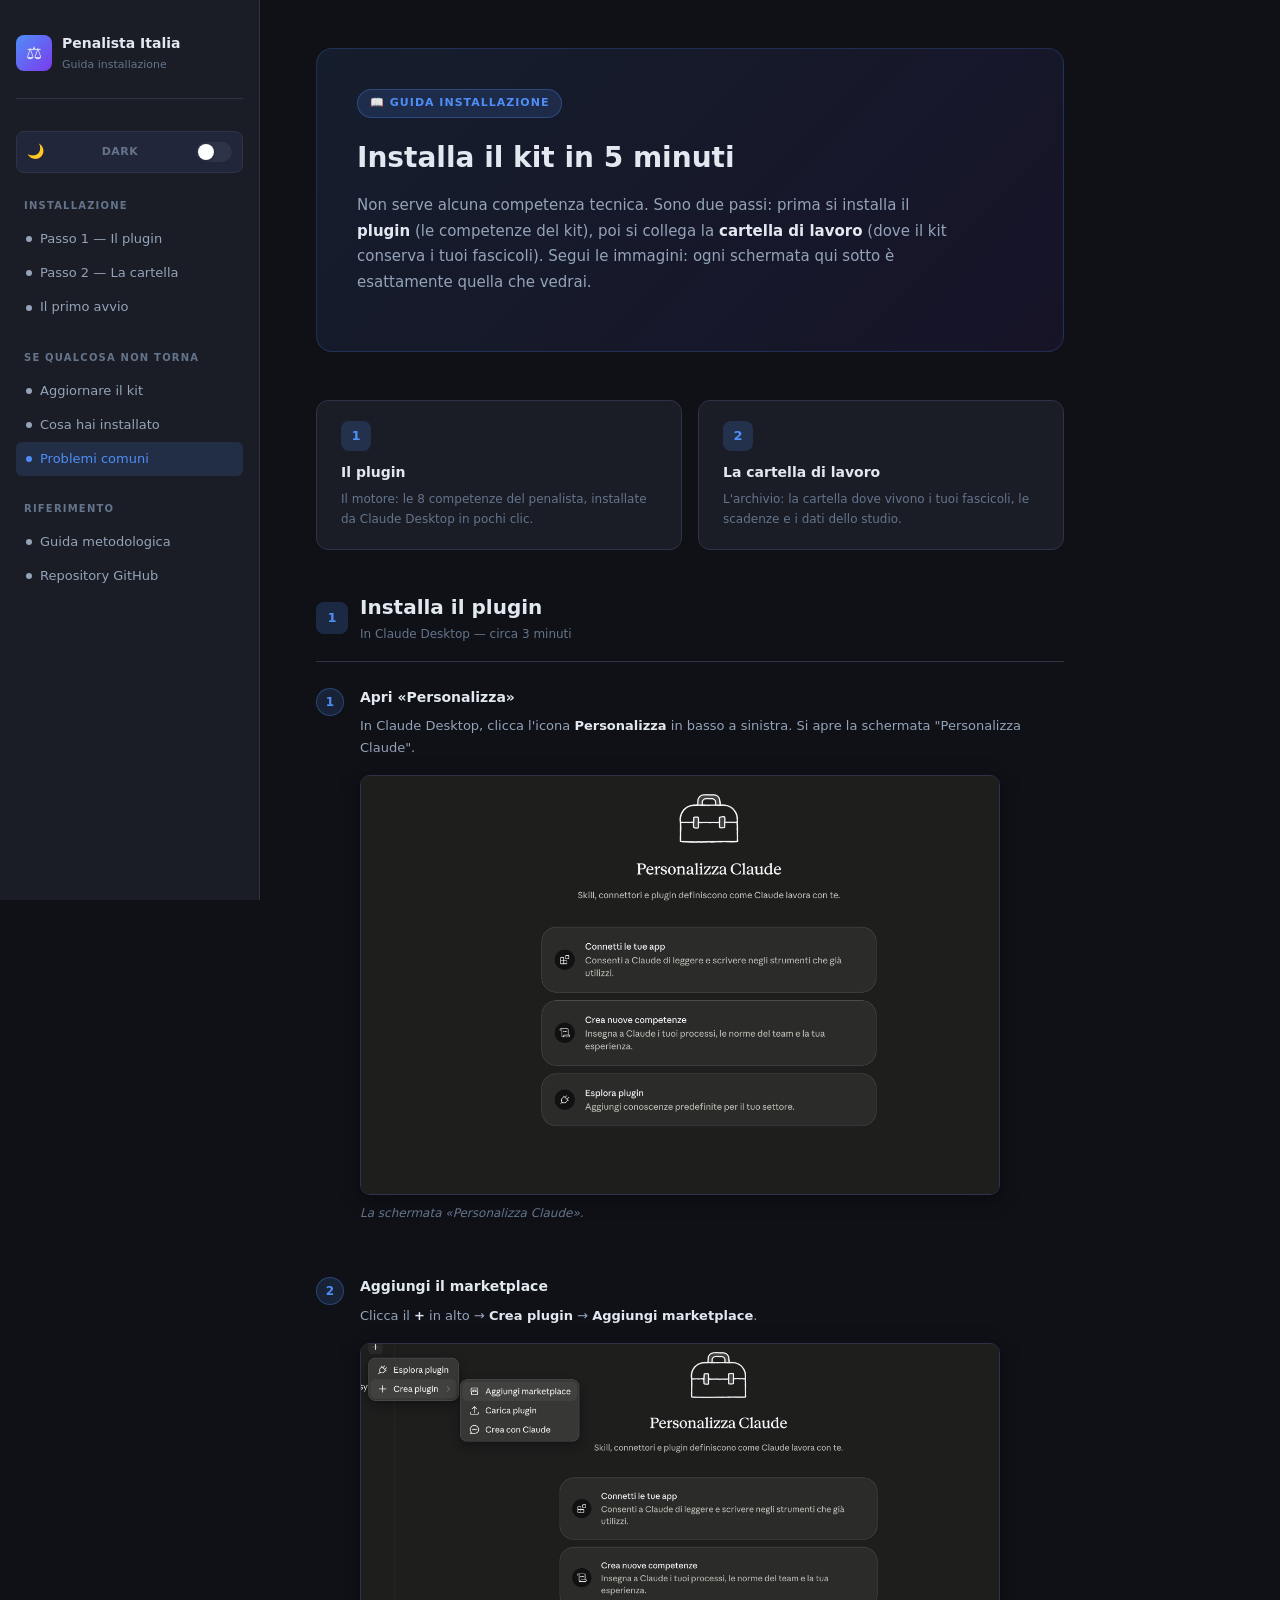
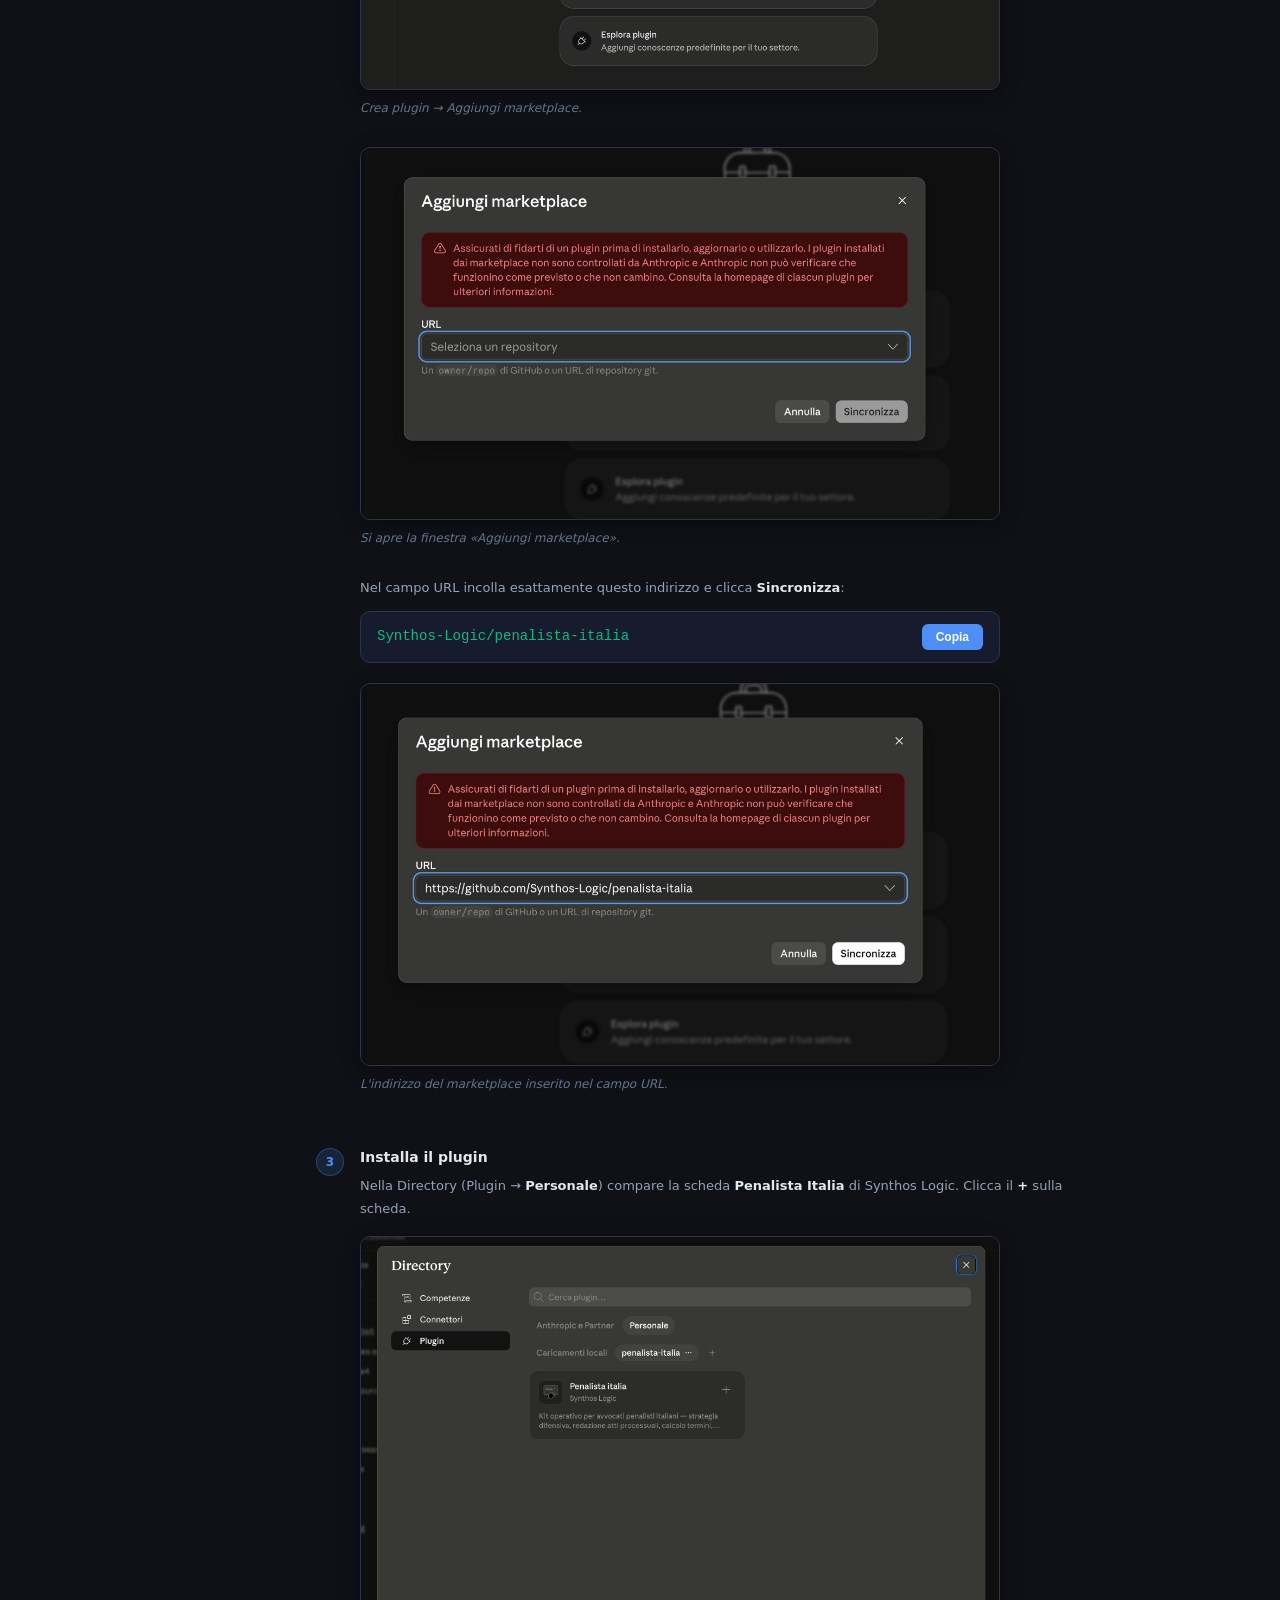
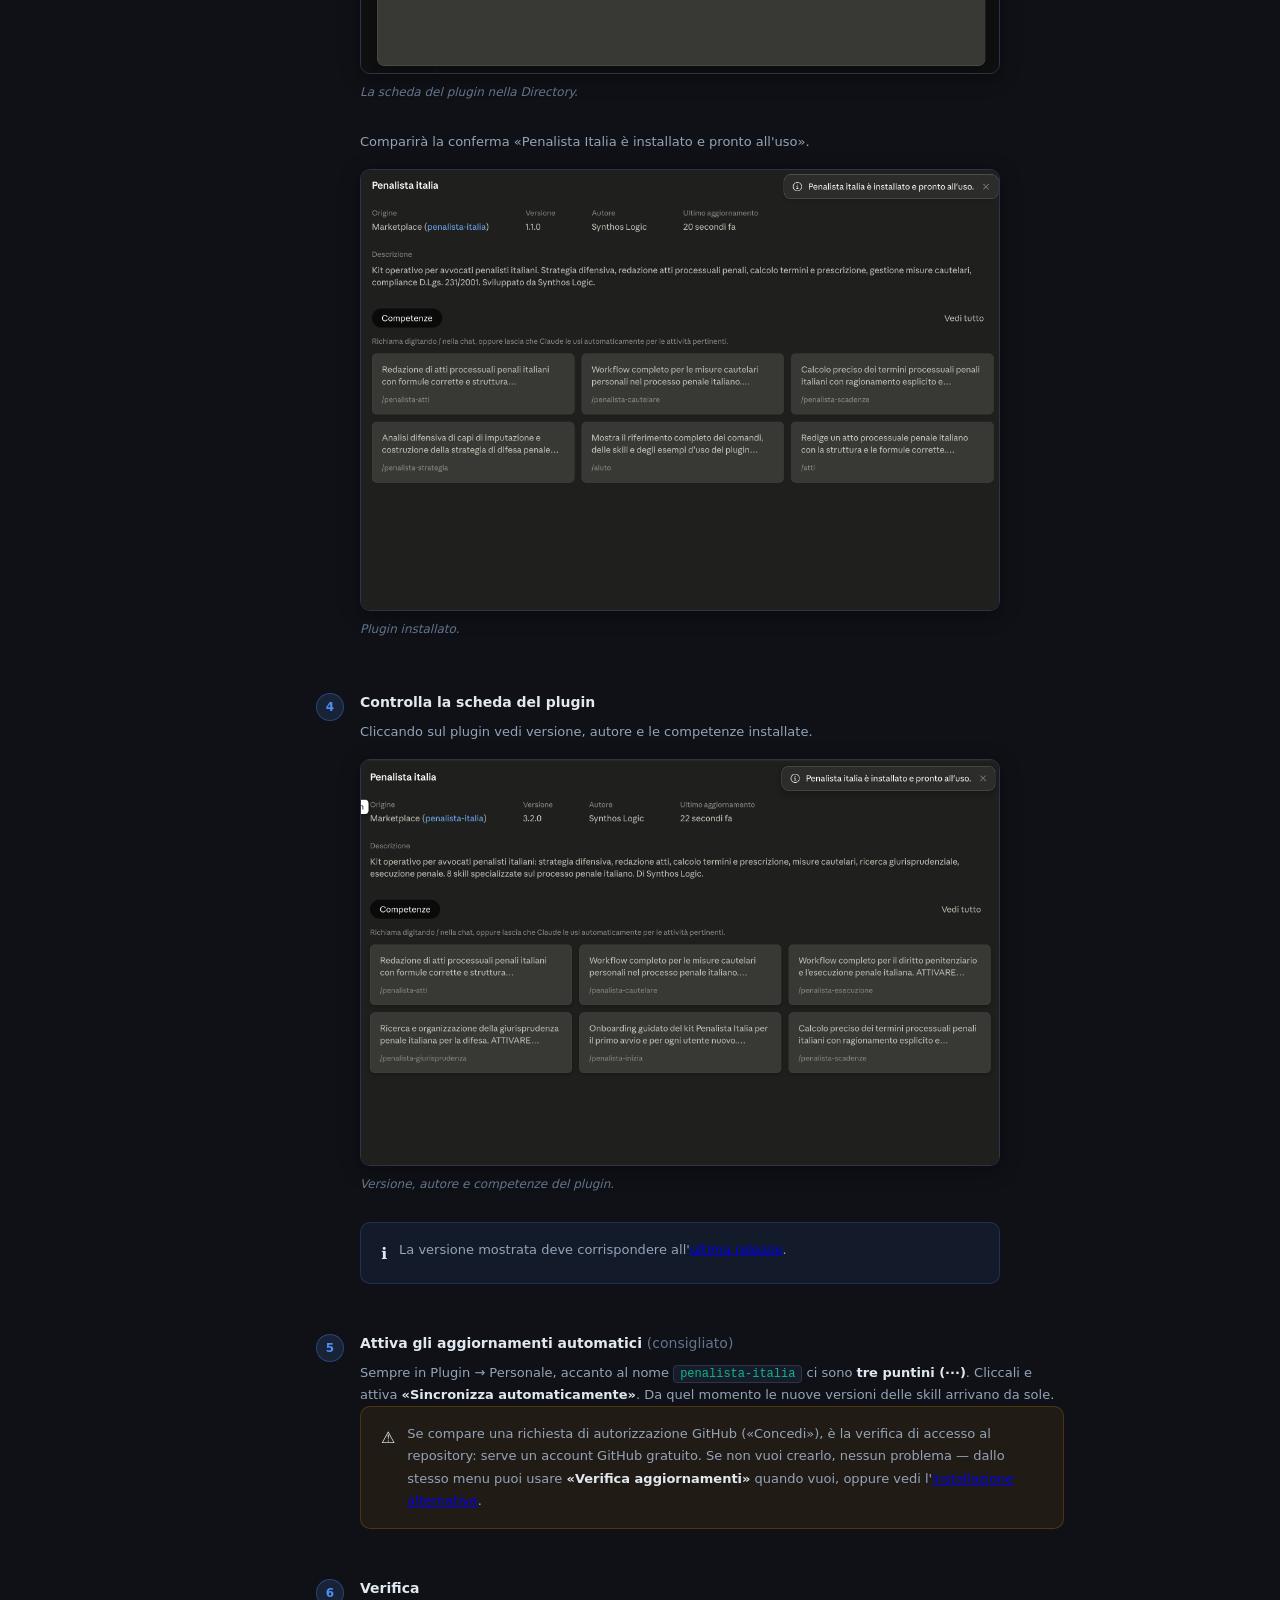
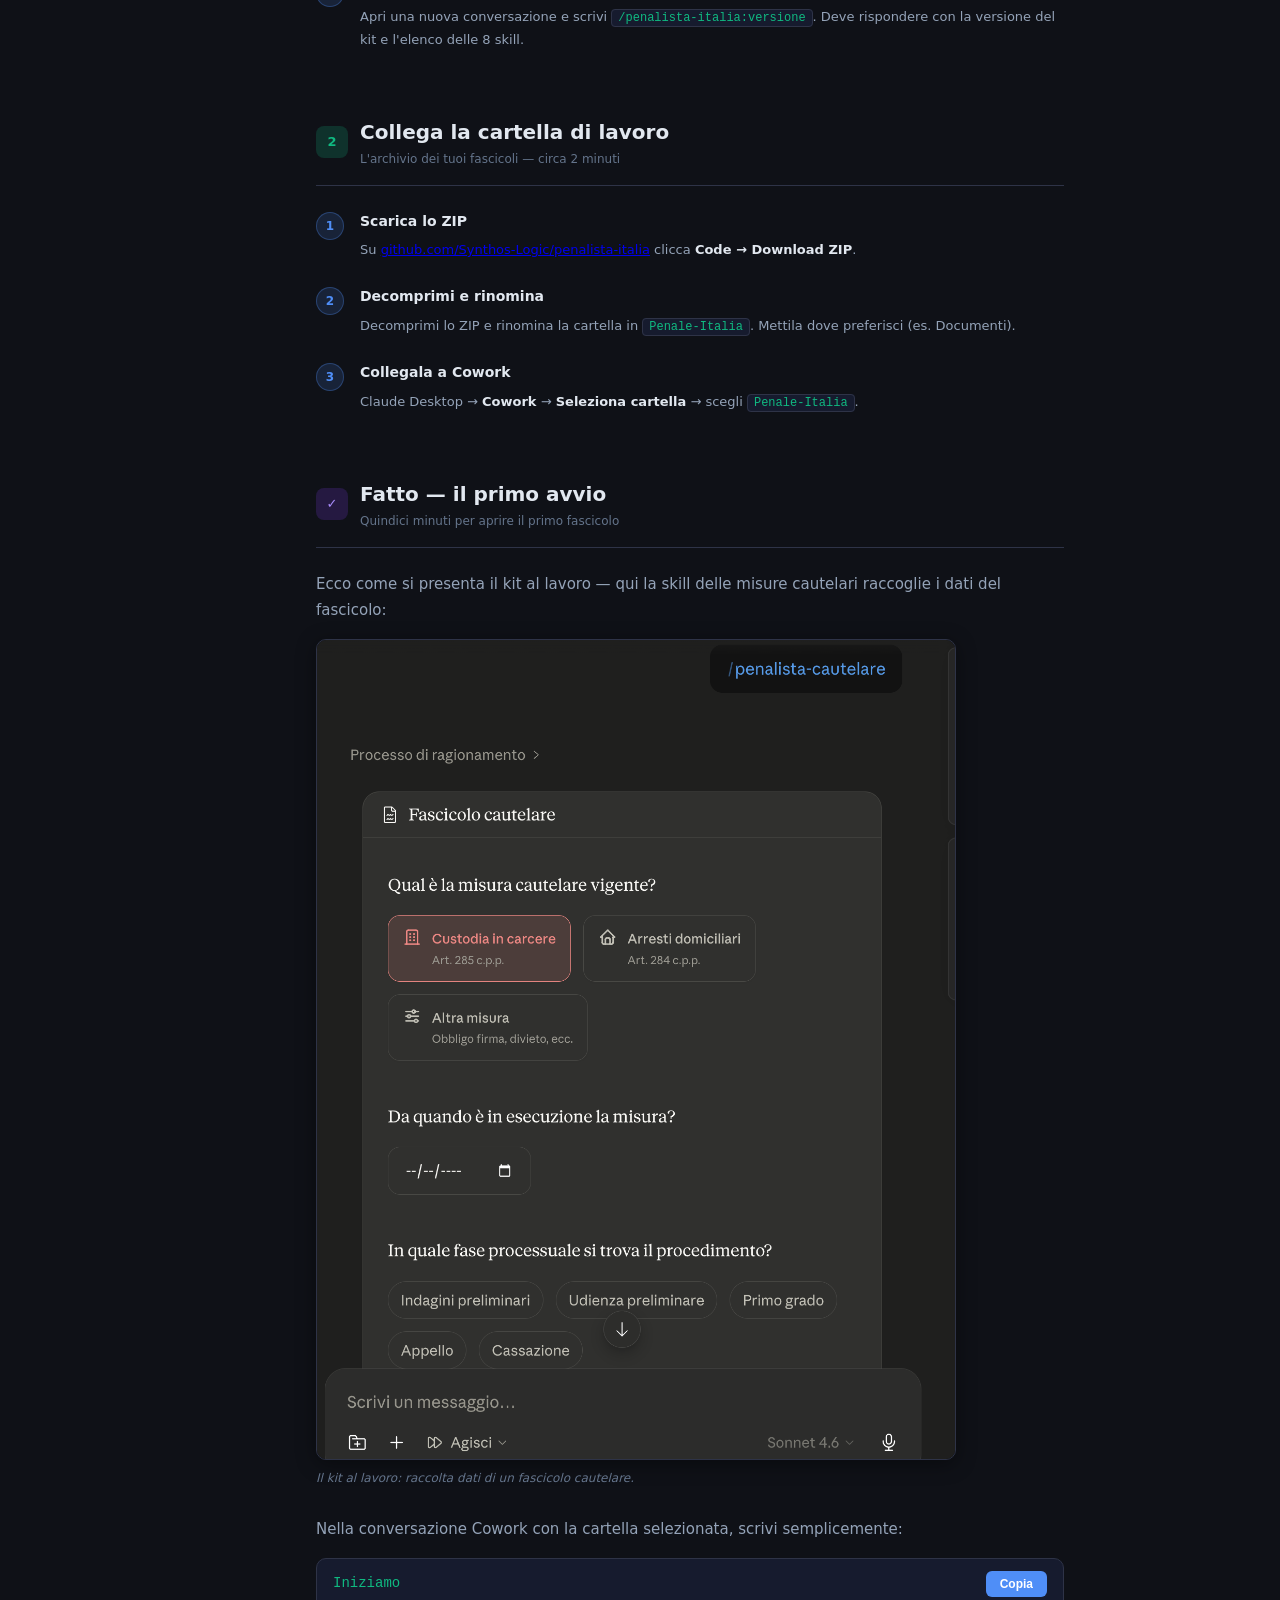
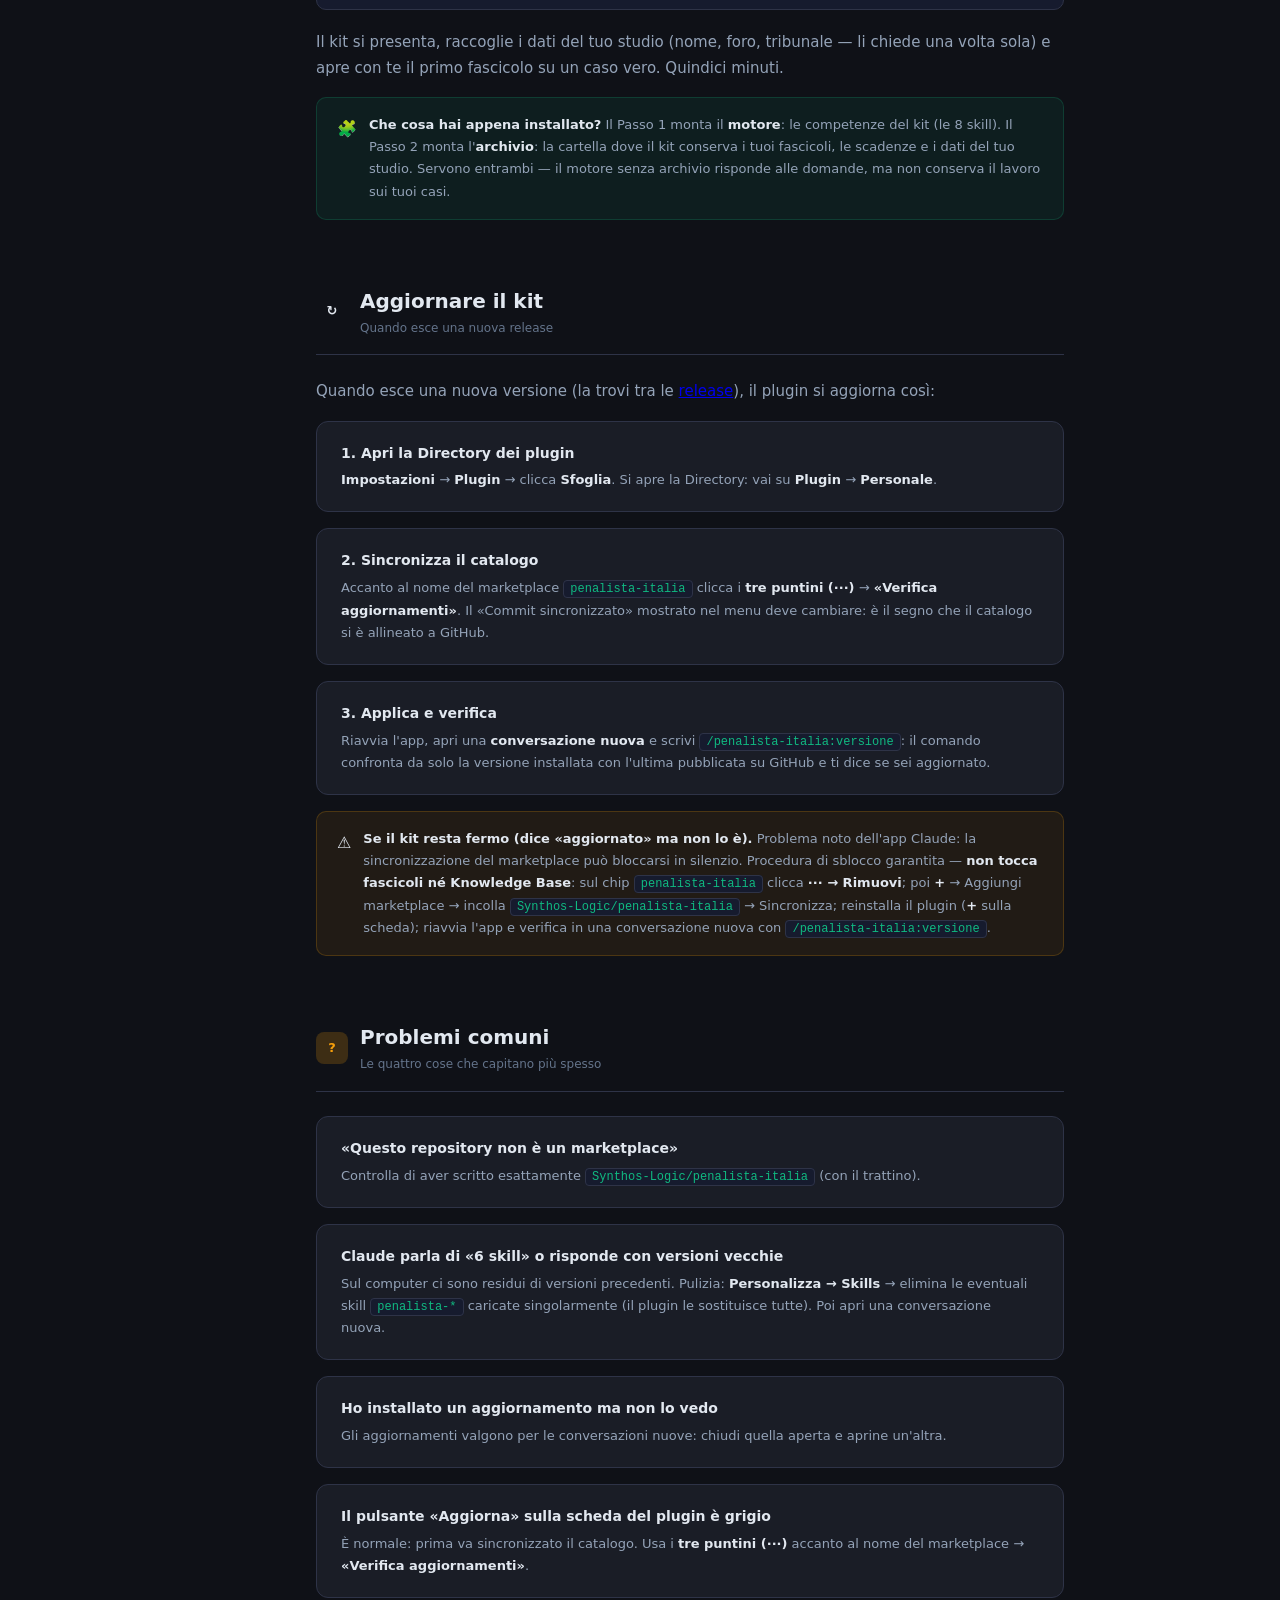
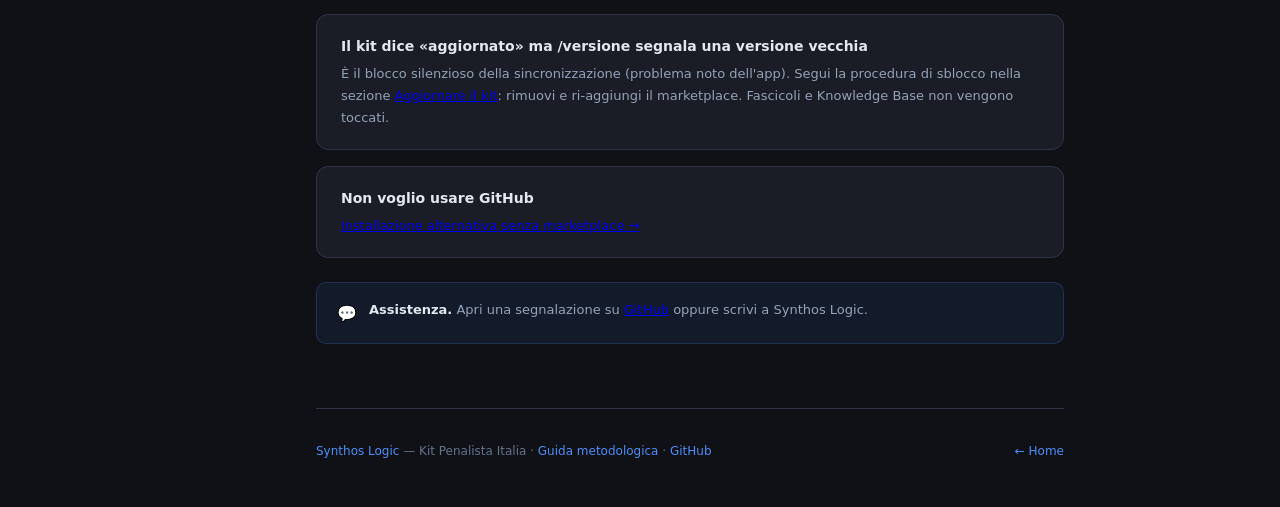
==== commit e4084824: "release v3.5.2: guida 'Aggiornare il kit' passo passo (percorso verificato Impostazioni → Plugin → S" ====
--- a/docs/INSTALLAZIONE.html
+++ b/docs/INSTALLAZIONE.html
@@ -459,6 +459,7 @@
 
     <div class="nav-section">
       <div class="nav-label">Se qualcosa non torna</div>
+      <a class="nav-item" href="#aggiornare"><span class="dot"></span>Aggiornare il kit</a>
       <a class="nav-item" href="#cosa"><span class="dot"></span>Cosa hai installato</a>
       <a class="nav-item" href="#problemi"><span class="dot"></span>Problemi comuni</a>
     </div>
@@ -667,6 +668,39 @@
       </div>
     </section>
 
+    <!-- AGGIORNARE IL KIT -->
+    <section id="aggiornare">
+      <div class="section-header">
+        <div class="section-num">↻</div>
+        <div>
+          <div class="section-title">Aggiornare il kit</div>
+          <div class="section-sub">Quando esce una nuova release</div>
+        </div>
+      </div>
+
+      <p>Quando esce una nuova versione (la trovi tra le <a href="https://github.com/Synthos-Logic/penalista-italia/releases">release</a>), il plugin si aggiorna così:</p>
+
+      <div class="card">
+        <div class="card-title">1. Apri la Directory dei plugin</div>
+        <p style="margin:0;font-size:13px"><strong>Impostazioni</strong> → <strong>Plugin</strong> → clicca <strong>Sfoglia</strong>. Si apre la Directory: vai su <strong>Plugin</strong> → <strong>Personale</strong>.</p>
+      </div>
+
+      <div class="card">
+        <div class="card-title">2. Sincronizza il catalogo</div>
+        <p style="margin:0;font-size:13px">Accanto al nome del marketplace <code>penalista-italia</code> clicca i <strong>tre puntini (···)</strong> → <strong>«Verifica aggiornamenti»</strong>. Il «Commit sincronizzato» mostrato nel menu deve cambiare: è il segno che il catalogo si è allineato a GitHub.</p>
+      </div>
+
+      <div class="card">
+        <div class="card-title">3. Applica e verifica</div>
+        <p style="margin:0;font-size:13px">Riavvia l'app, apri una <strong>conversazione nuova</strong> e scrivi <code>/penalista-italia:versione</code>: il comando confronta da solo la versione installata con l'ultima pubblicata su GitHub e ti dice se sei aggiornato.</p>
+      </div>
+
+      <div class="alert orange">
+        <span class="alert-icon">⚠️</span>
+        <p><strong>Se il kit resta fermo (dice «aggiornato» ma non lo è).</strong> Problema noto dell'app Claude: la sincronizzazione del marketplace può bloccarsi in silenzio. Procedura di sblocco garantita — <strong>non tocca fascicoli né Knowledge Base</strong>: sul chip <code>penalista-italia</code> clicca <strong>··· → Rimuovi</strong>; poi <strong>+</strong> → Aggiungi marketplace → incolla <code>Synthos-Logic/penalista-italia</code> → Sincronizza; reinstalla il plugin (<strong>+</strong> sulla scheda); riavvia l'app e verifica in una conversazione nuova con <code>/penalista-italia:versione</code>.</p>
+      </div>
+    </section>
+
     <!-- PROBLEMI COMUNI -->
     <section id="problemi">
       <div class="section-header">
@@ -695,6 +729,11 @@
       <div class="card">
         <div class="card-title">Il pulsante «Aggiorna» sulla scheda del plugin è grigio</div>
         <p style="margin:0;font-size:13px">È normale: prima va sincronizzato il catalogo. Usa i <strong>tre puntini (···)</strong> accanto al nome del marketplace → <strong>«Verifica aggiornamenti»</strong>.</p>
+      </div>
+
+      <div class="card">
+        <div class="card-title">Il kit dice «aggiornato» ma /versione segnala una versione vecchia</div>
+        <p style="margin:0;font-size:13px">È il blocco silenzioso della sincronizzazione (problema noto dell'app). Segui la procedura di sblocco nella sezione <a href="#aggiornare">Aggiornare il kit</a>: rimuovi e ri-aggiungi il marketplace. Fascicoli e Knowledge Base non vengono toccati.</p>
       </div>
 
       <div class="card">
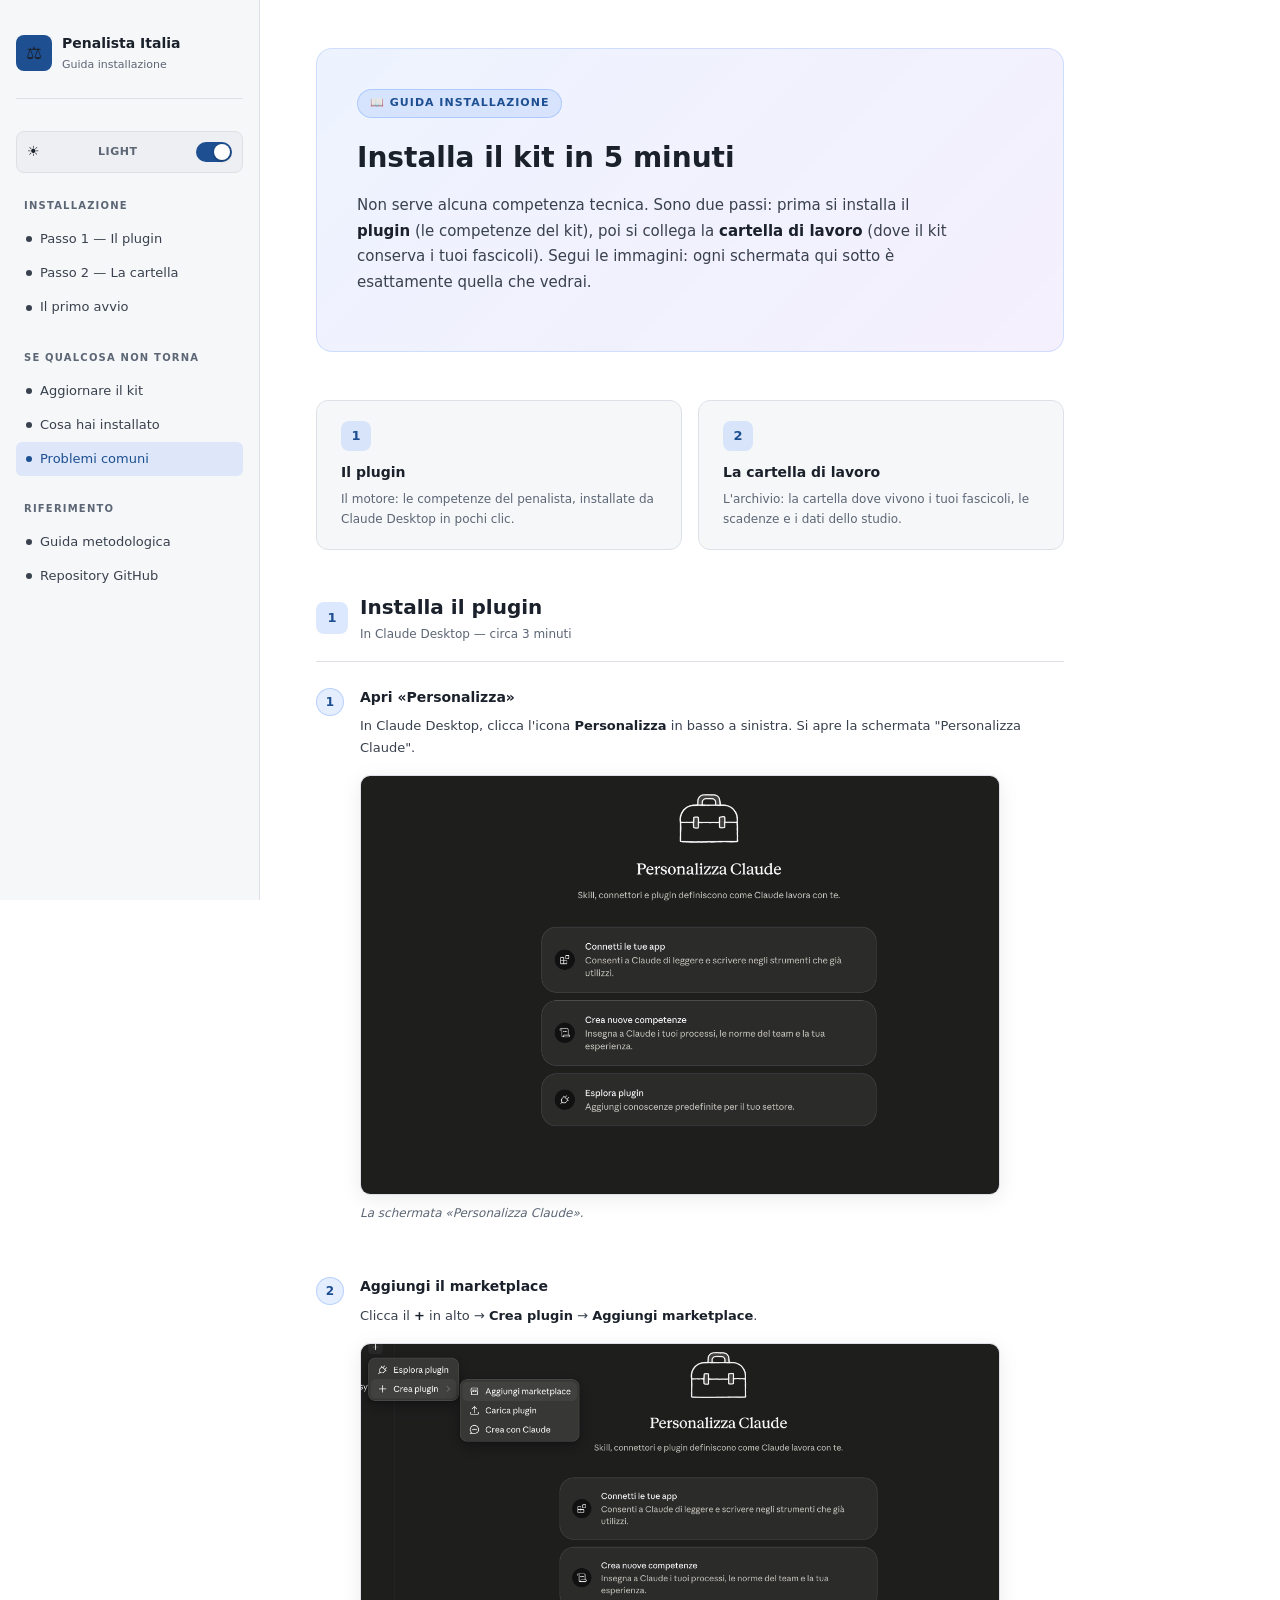
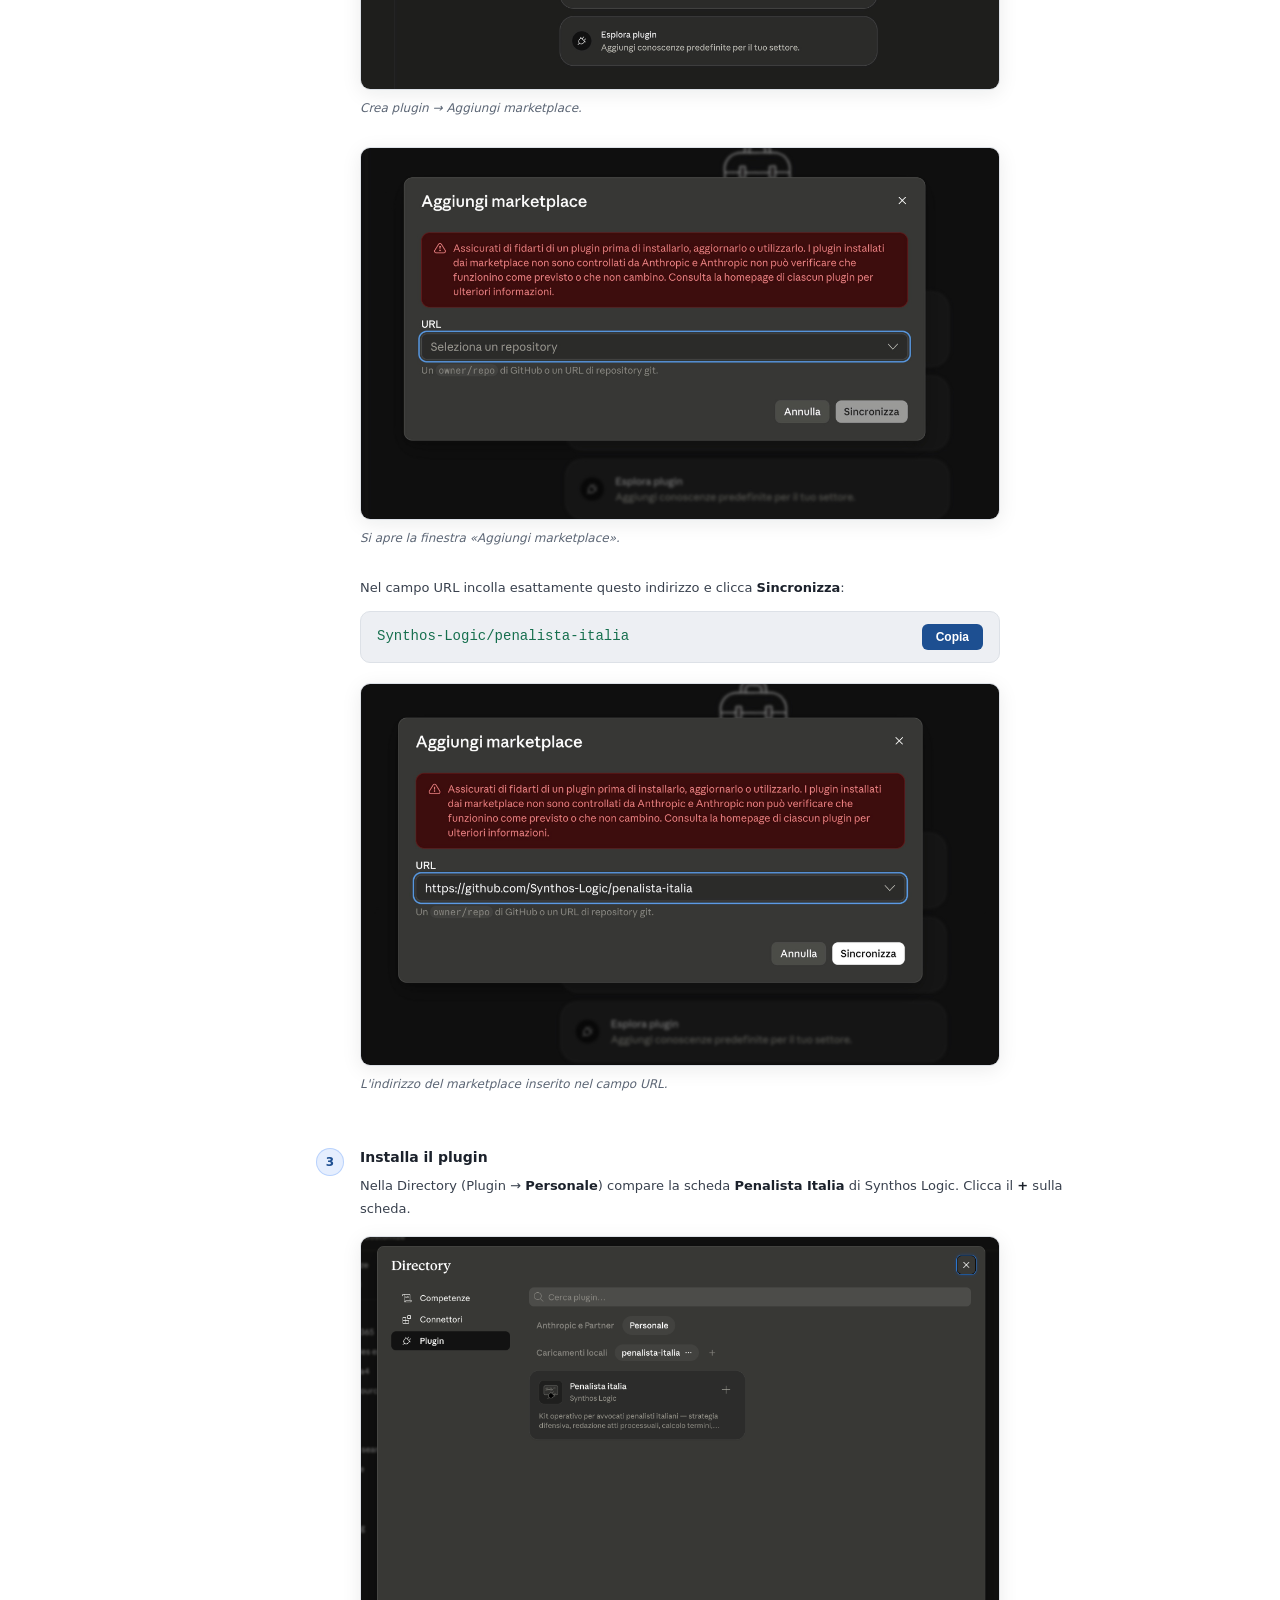
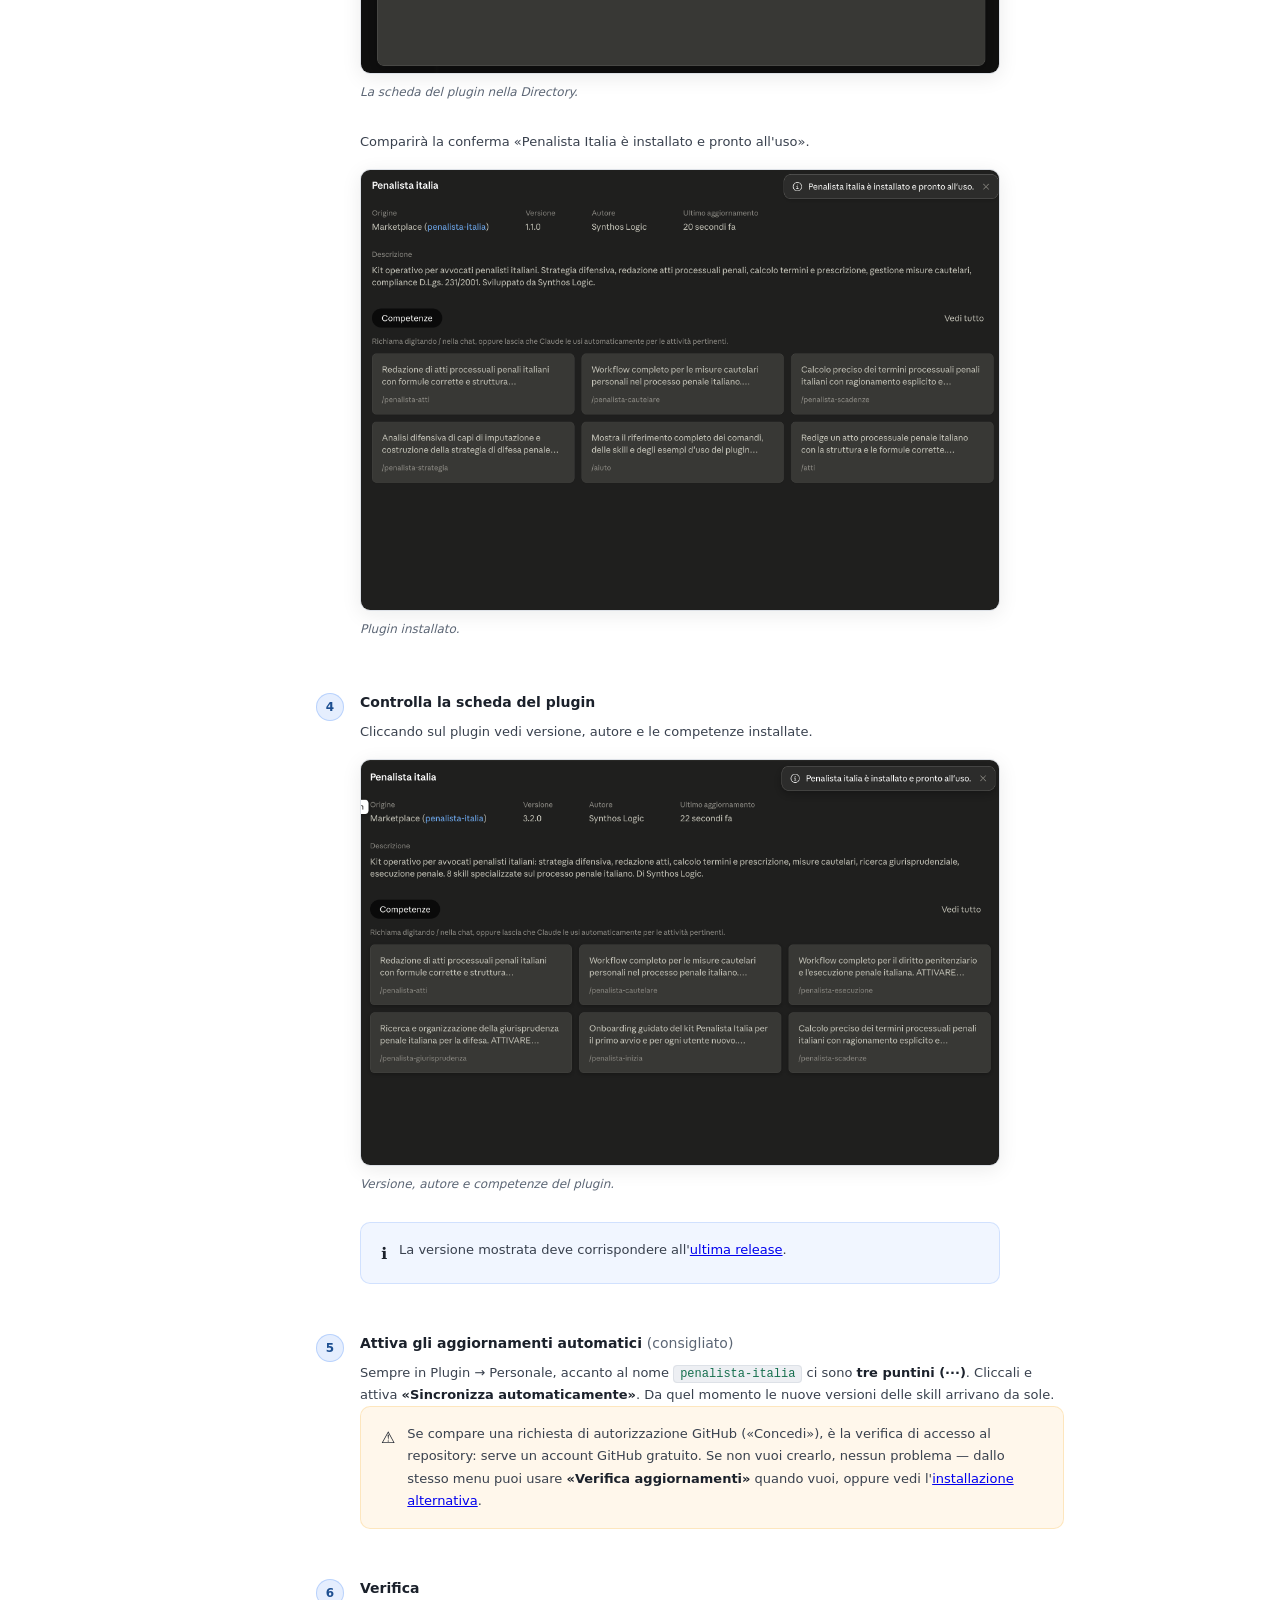
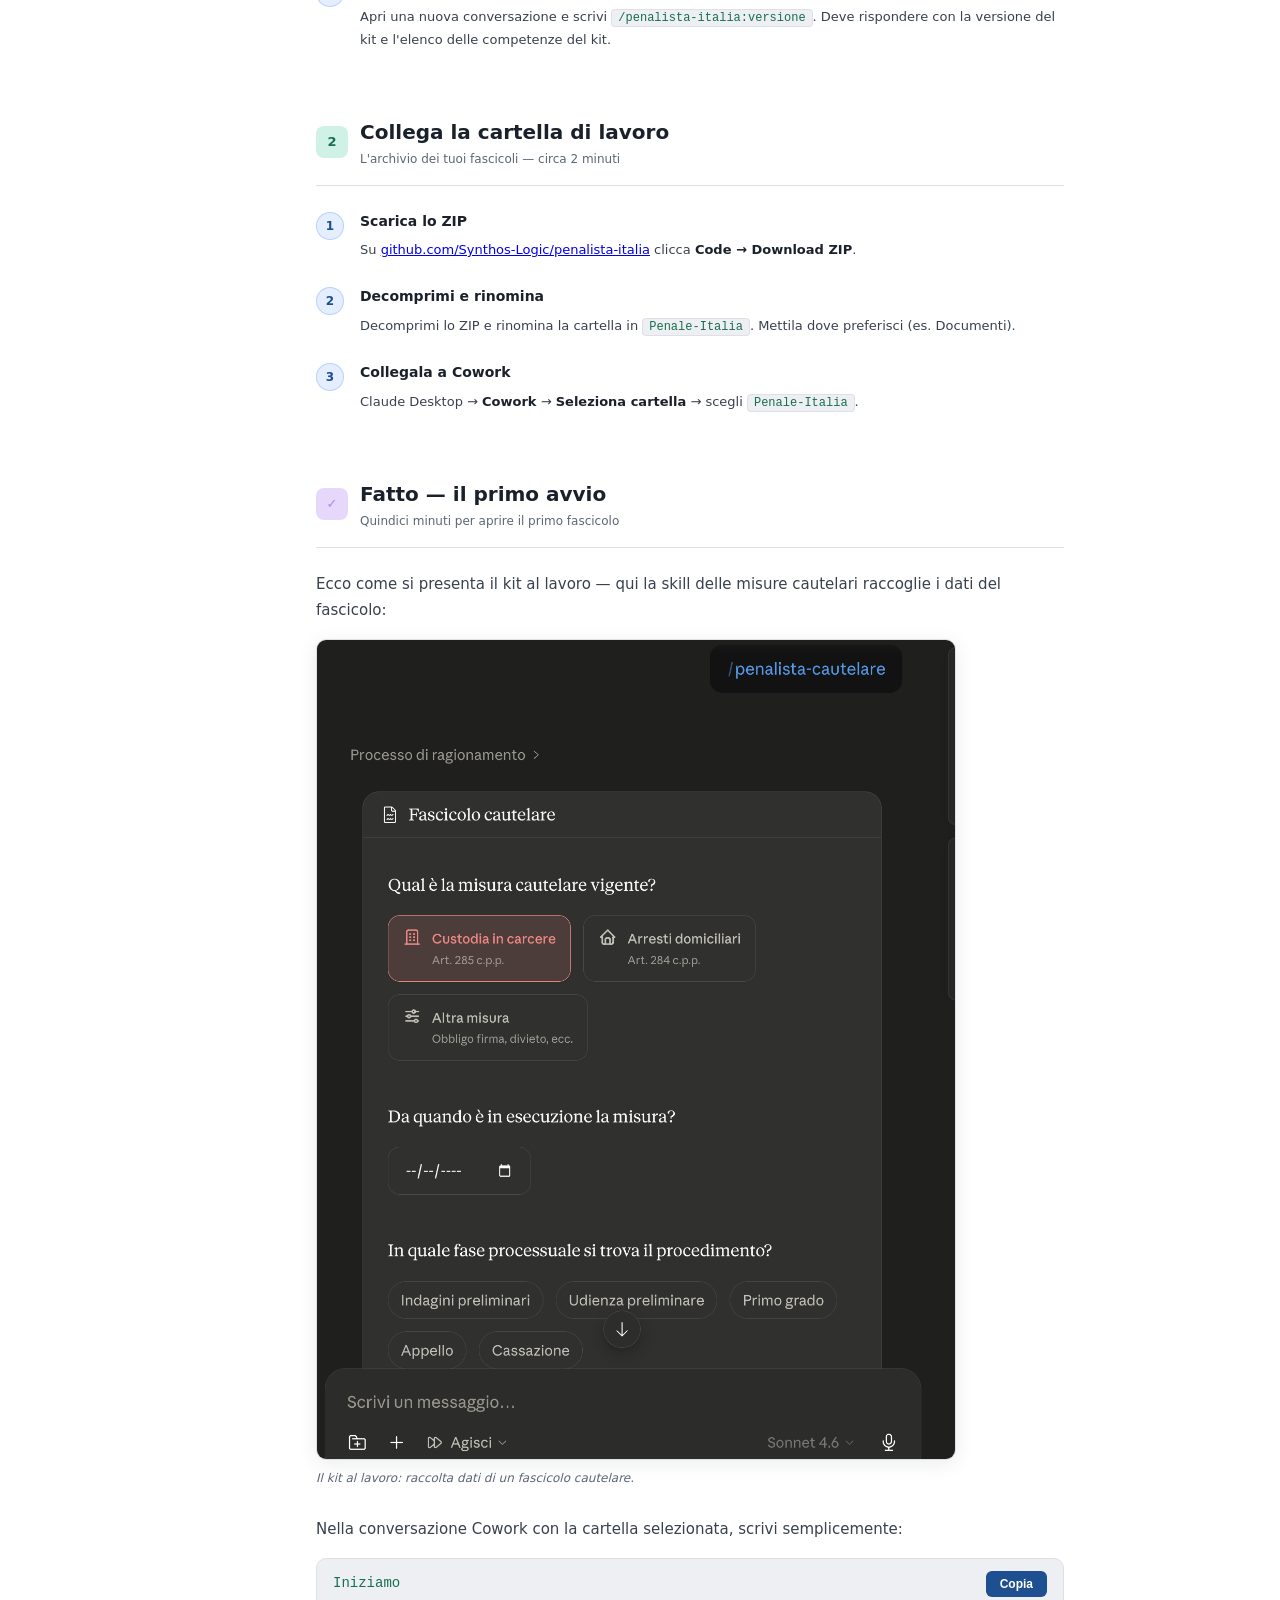
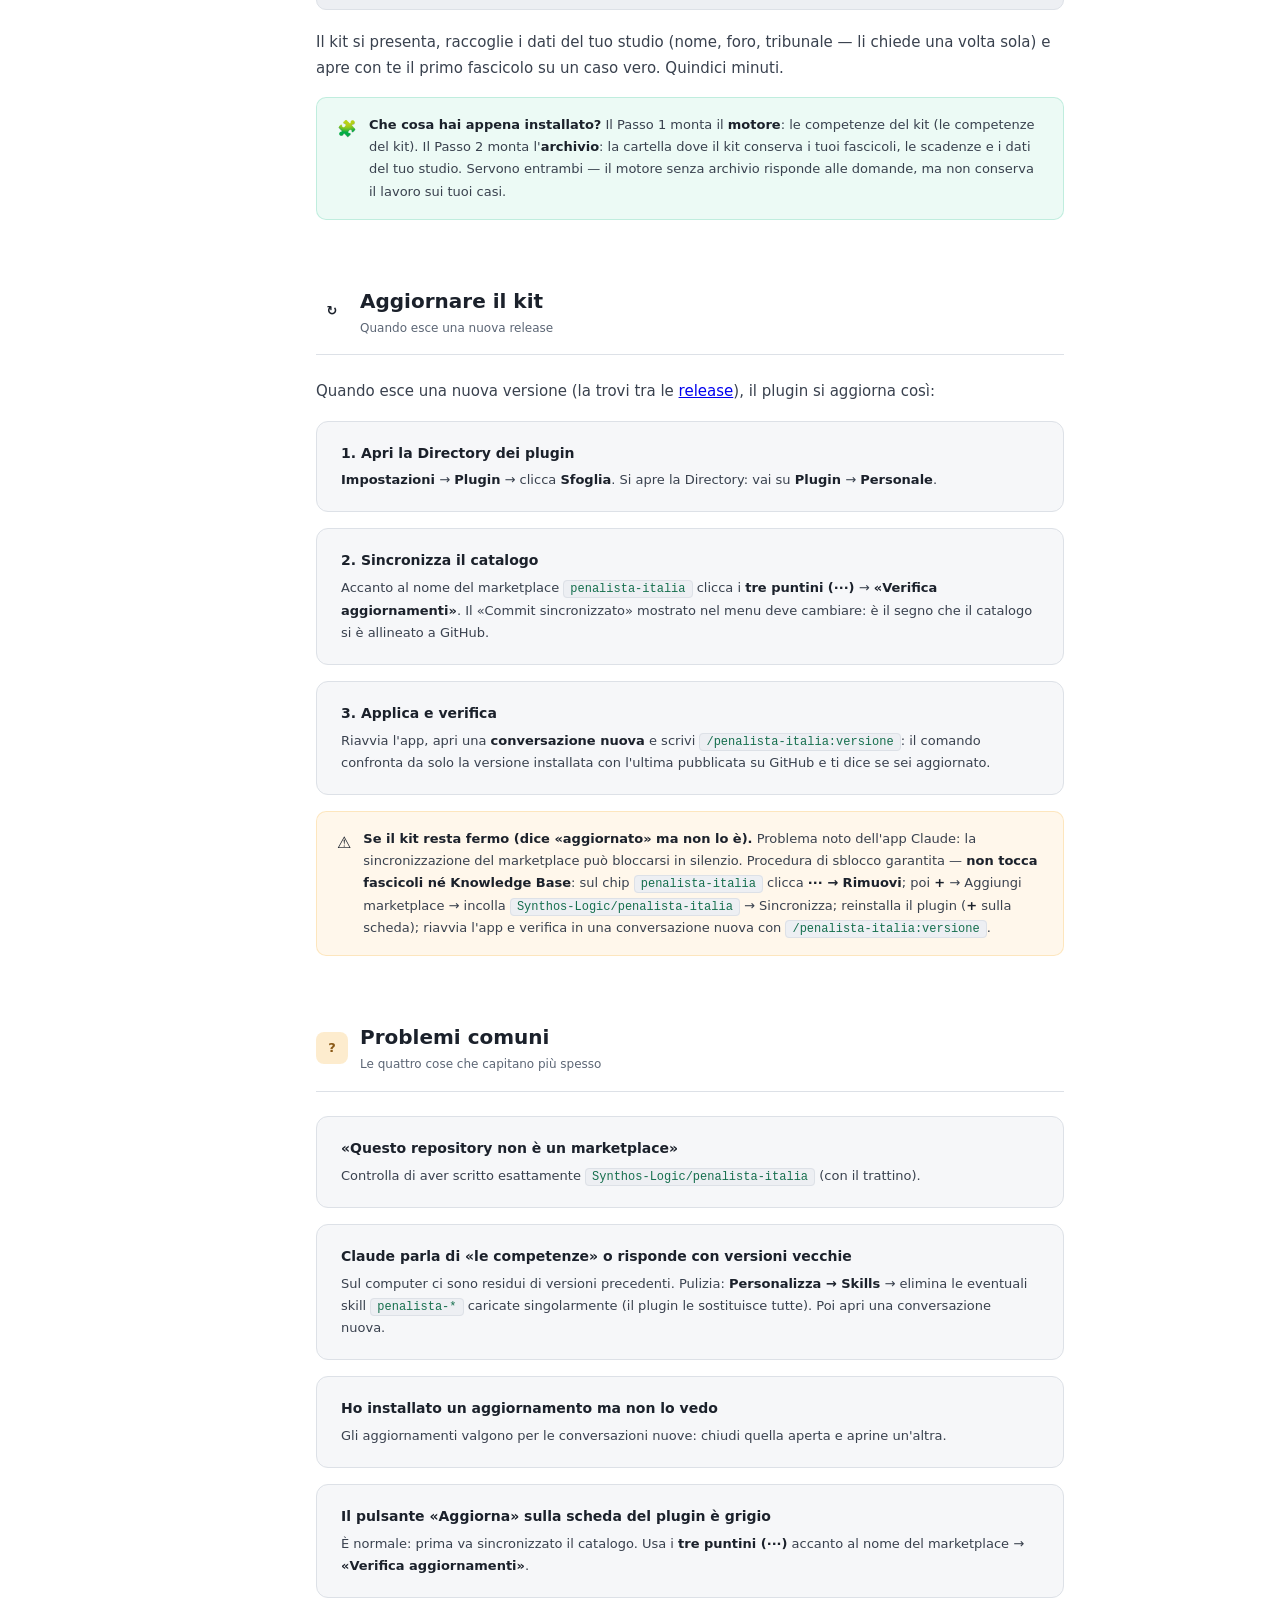
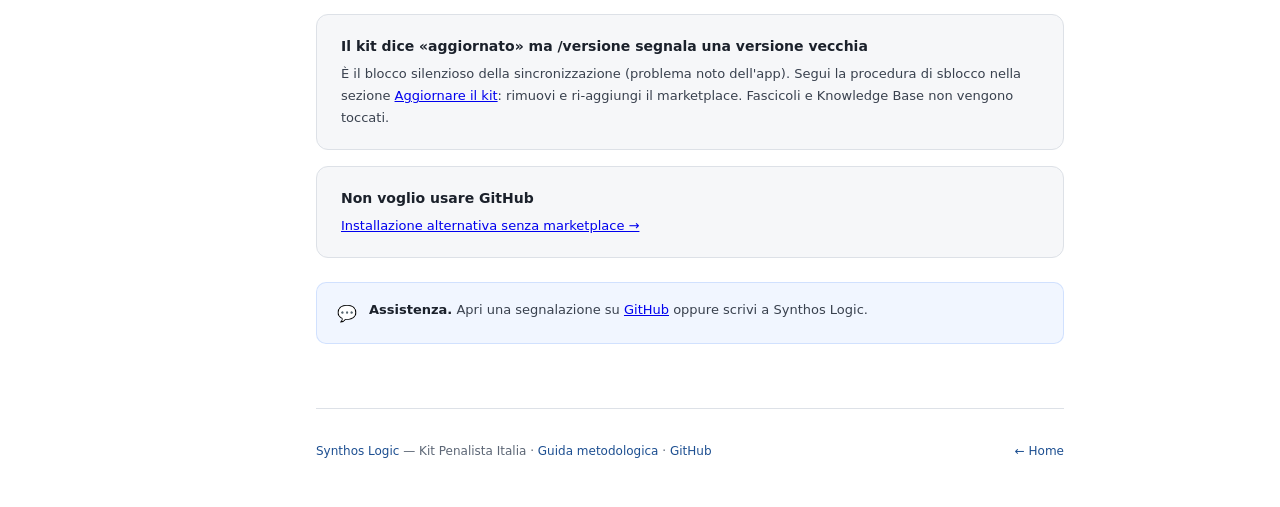
==== commit d2e45135: "v3.6.3 — il sito di presentazione era fermo a cinque versioni fa - docs/index.html dichiarava v3.1.2" ====
--- a/docs/INSTALLAZIONE.html
+++ b/docs/INSTALLAZIONE.html
@@ -7,40 +7,40 @@
 <style>
   /* ── DARK MODE (default) ── */
   :root {
-    --bg: #0f1117;
-    --bg2: #1a1d26;
-    --bg3: #22263a;
-    --border: #2e3347;
-    --accent: #4f8ef7;
-    --accent2: #7c3aed;
-    --text: #e2e8f0;
-    --text2: #94a3b8;
-    --text3: #64748b;
-    --green: #10b981;
-    --orange: #f59e0b;
-    --red: #ef4444;
-    --code-bg: #161b2e;
-    --shadow: rgba(0,0,0,0.4);
-    --toggle-bg: #22263a;
+    --bg: #12161D;
+    --bg2: #1A2029;
+    --bg3: #232B36;
+    --border: #2E3742;
+    --accent: #8FB4E2;
+    --accent2: #8FB4E2;
+    --text: #DDE3EB;
+    --text2: #C3CBD6;
+    --text3: #96A1B0;
+    --green: #6FC7A0;
+    --orange: #D6A054;
+    --red: #E08585;
+    --code-bg: #1A2029;
+    --shadow: rgba(0,0,0,0.45);
+    --toggle-bg: #232B36;
   }
 
   /* ── LIGHT MODE ── */
   html[data-theme="light"] {
-    --bg: #f7f8fa;
-    --bg2: #ffffff;
-    --bg3: #f0f2f5;
-    --border: #dde1ea;
-    --accent: #1d5fc0;
-    --accent2: #6d28d9;
-    --text: #111827;
-    --text2: #374151;
-    --text3: #9ca3af;
-    --green: #047857;
-    --orange: #b45309;
-    --red: #b91c1c;
-    --code-bg: #f0f2f5;
-    --shadow: rgba(0,0,0,0.1);
-    --toggle-bg: #e5e7eb;
+    --bg: #FFFFFF;
+    --bg2: #F6F7F9;
+    --bg3: #EDEFF3;
+    --border: #DDE1E7;
+    --accent: #1D4F91;
+    --accent2: #1D4F91;
+    --text: #1B212B;
+    --text2: #39414E;
+    --text3: #5C6675;
+    --green: #166F4E;
+    --orange: #8A5A17;
+    --red: #A32B2B;
+    --code-bg: #EDEFF3;
+    --shadow: rgba(18,22,29,0.08);
+    --toggle-bg: #EDEFF3;
   }
 
   * { box-sizing: border-box; margin: 0; padding: 0; }
@@ -486,7 +486,7 @@
       <div class="ts">
         <div class="ts-num">1</div>
         <h4>Il plugin</h4>
-        <p>Il motore: le 8 competenze del penalista, installate da Claude Desktop in pochi clic.</p>
+        <p>Il motore: le competenze del penalista, installate da Claude Desktop in pochi clic.</p>
       </div>
       <div class="ts">
         <div class="ts-num">2</div>
@@ -593,7 +593,7 @@
           <div class="step-num">6</div>
           <div class="step-content">
             <h4>Verifica</h4>
-            <p>Apri una nuova conversazione e scrivi <code>/penalista-italia:versione</code>. Deve rispondere con la versione del kit e l'elenco delle 8 skill.</p>
+            <p>Apri una nuova conversazione e scrivi <code>/penalista-italia:versione</code>. Deve rispondere con la versione del kit e l'elenco delle competenze del kit.</p>
           </div>
         </div>
 
@@ -664,7 +664,7 @@
 
       <div class="alert green" id="cosa">
         <span class="alert-icon">🧩</span>
-        <p><strong>Che cosa hai appena installato?</strong> Il Passo 1 monta il <strong>motore</strong>: le competenze del kit (le 8 skill). Il Passo 2 monta l'<strong>archivio</strong>: la cartella dove il kit conserva i tuoi fascicoli, le scadenze e i dati del tuo studio. Servono entrambi — il motore senza archivio risponde alle domande, ma non conserva il lavoro sui tuoi casi.</p>
+        <p><strong>Che cosa hai appena installato?</strong> Il Passo 1 monta il <strong>motore</strong>: le competenze del kit (le competenze del kit). Il Passo 2 monta l'<strong>archivio</strong>: la cartella dove il kit conserva i tuoi fascicoli, le scadenze e i dati del tuo studio. Servono entrambi — il motore senza archivio risponde alle domande, ma non conserva il lavoro sui tuoi casi.</p>
       </div>
     </section>
 
@@ -717,7 +717,7 @@
       </div>
 
       <div class="card">
-        <div class="card-title">Claude parla di «6 skill» o risponde con versioni vecchie</div>
+        <div class="card-title">Claude parla di «le competenze» o risponde con versioni vecchie</div>
         <p style="margin:0;font-size:13px">Sul computer ci sono residui di versioni precedenti. Pulizia: <strong>Personalizza → Skills</strong> → elimina le eventuali skill <code>penalista-*</code> caricate singolarmente (il plugin le sostituisce tutte). Poi apri una conversazione nuova.</p>
       </div>
 
@@ -777,11 +777,11 @@
     localStorage.setItem('penalista-theme', theme);
   }
   function toggleTheme() {
-    const current = document.documentElement.getAttribute('data-theme') || 'dark';
+    const current = document.documentElement.getAttribute('data-theme') || 'light';
     applyTheme(current === 'dark' ? 'light' : 'dark');
   }
   (function() {
-    const saved = localStorage.getItem('penalista-theme') || 'dark';
+    const saved = localStorage.getItem('penalista-theme') || 'light';
     applyTheme(saved);
   })();
 
